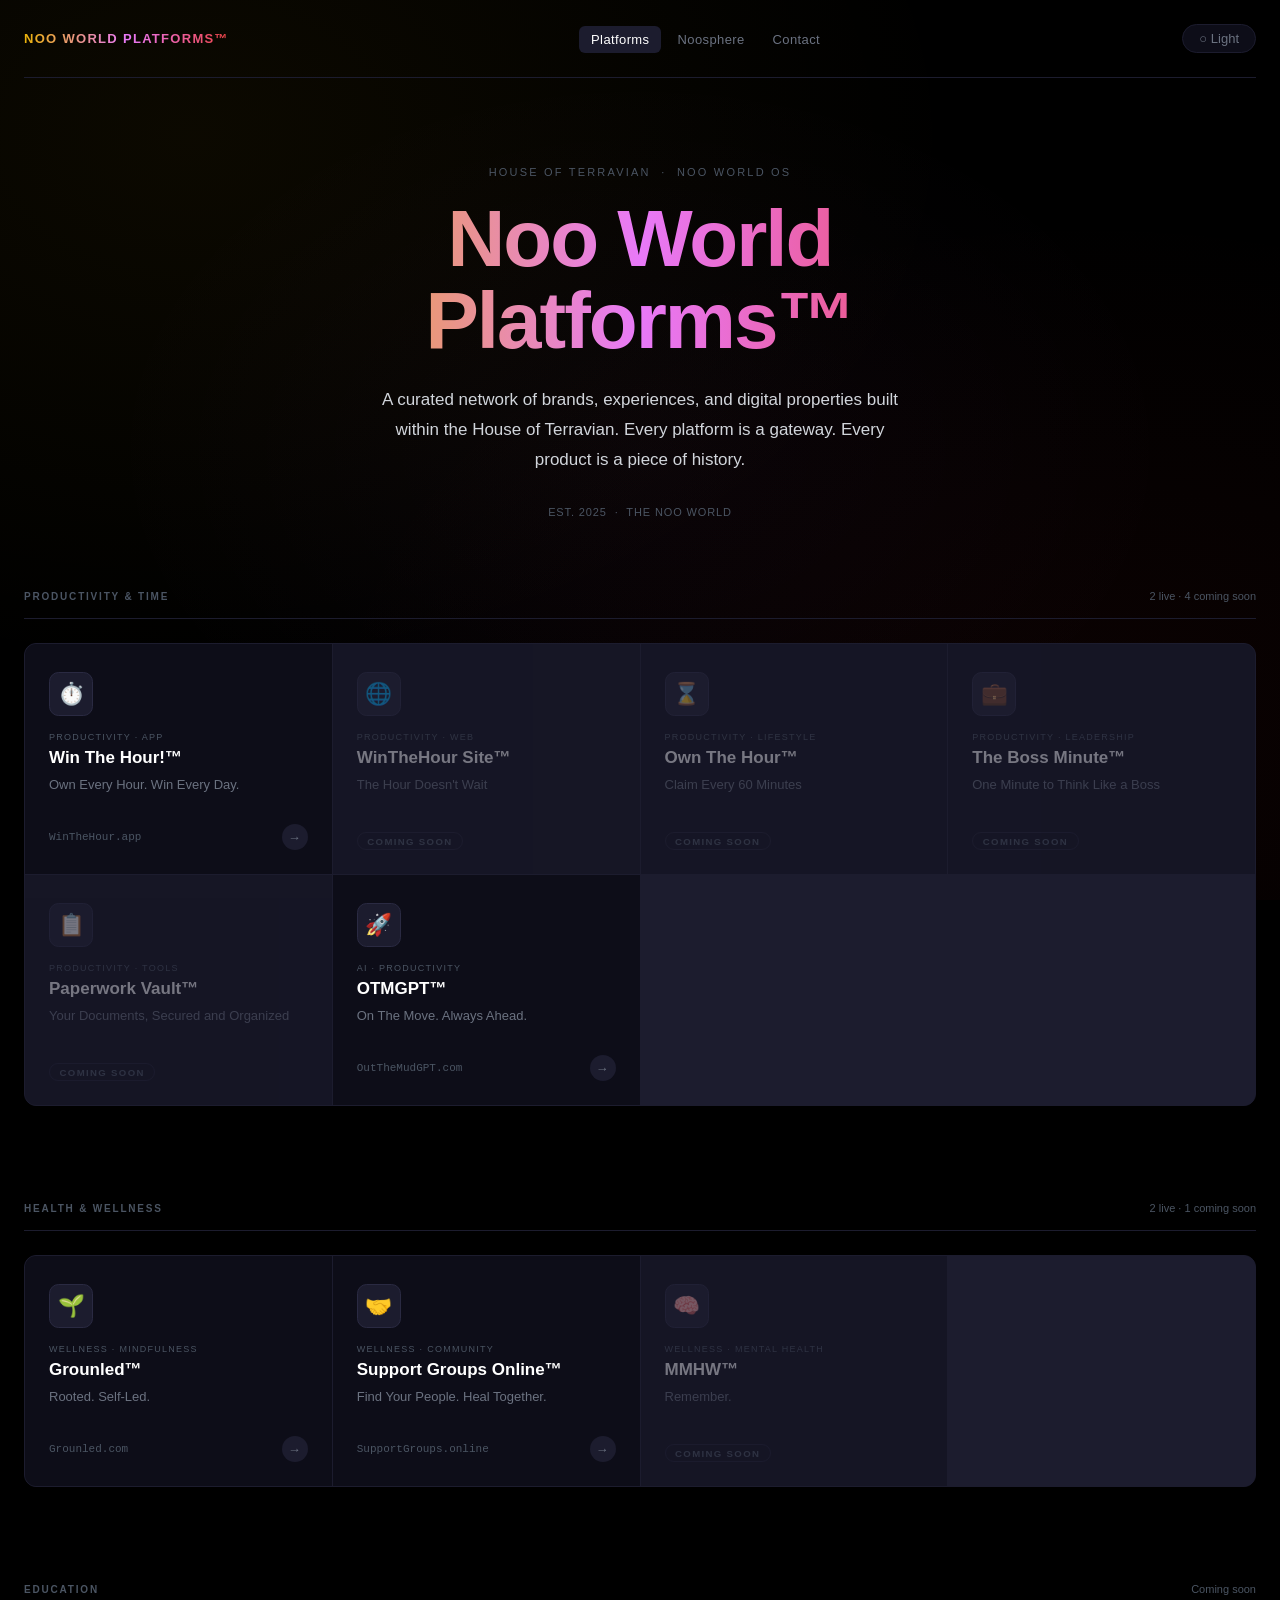
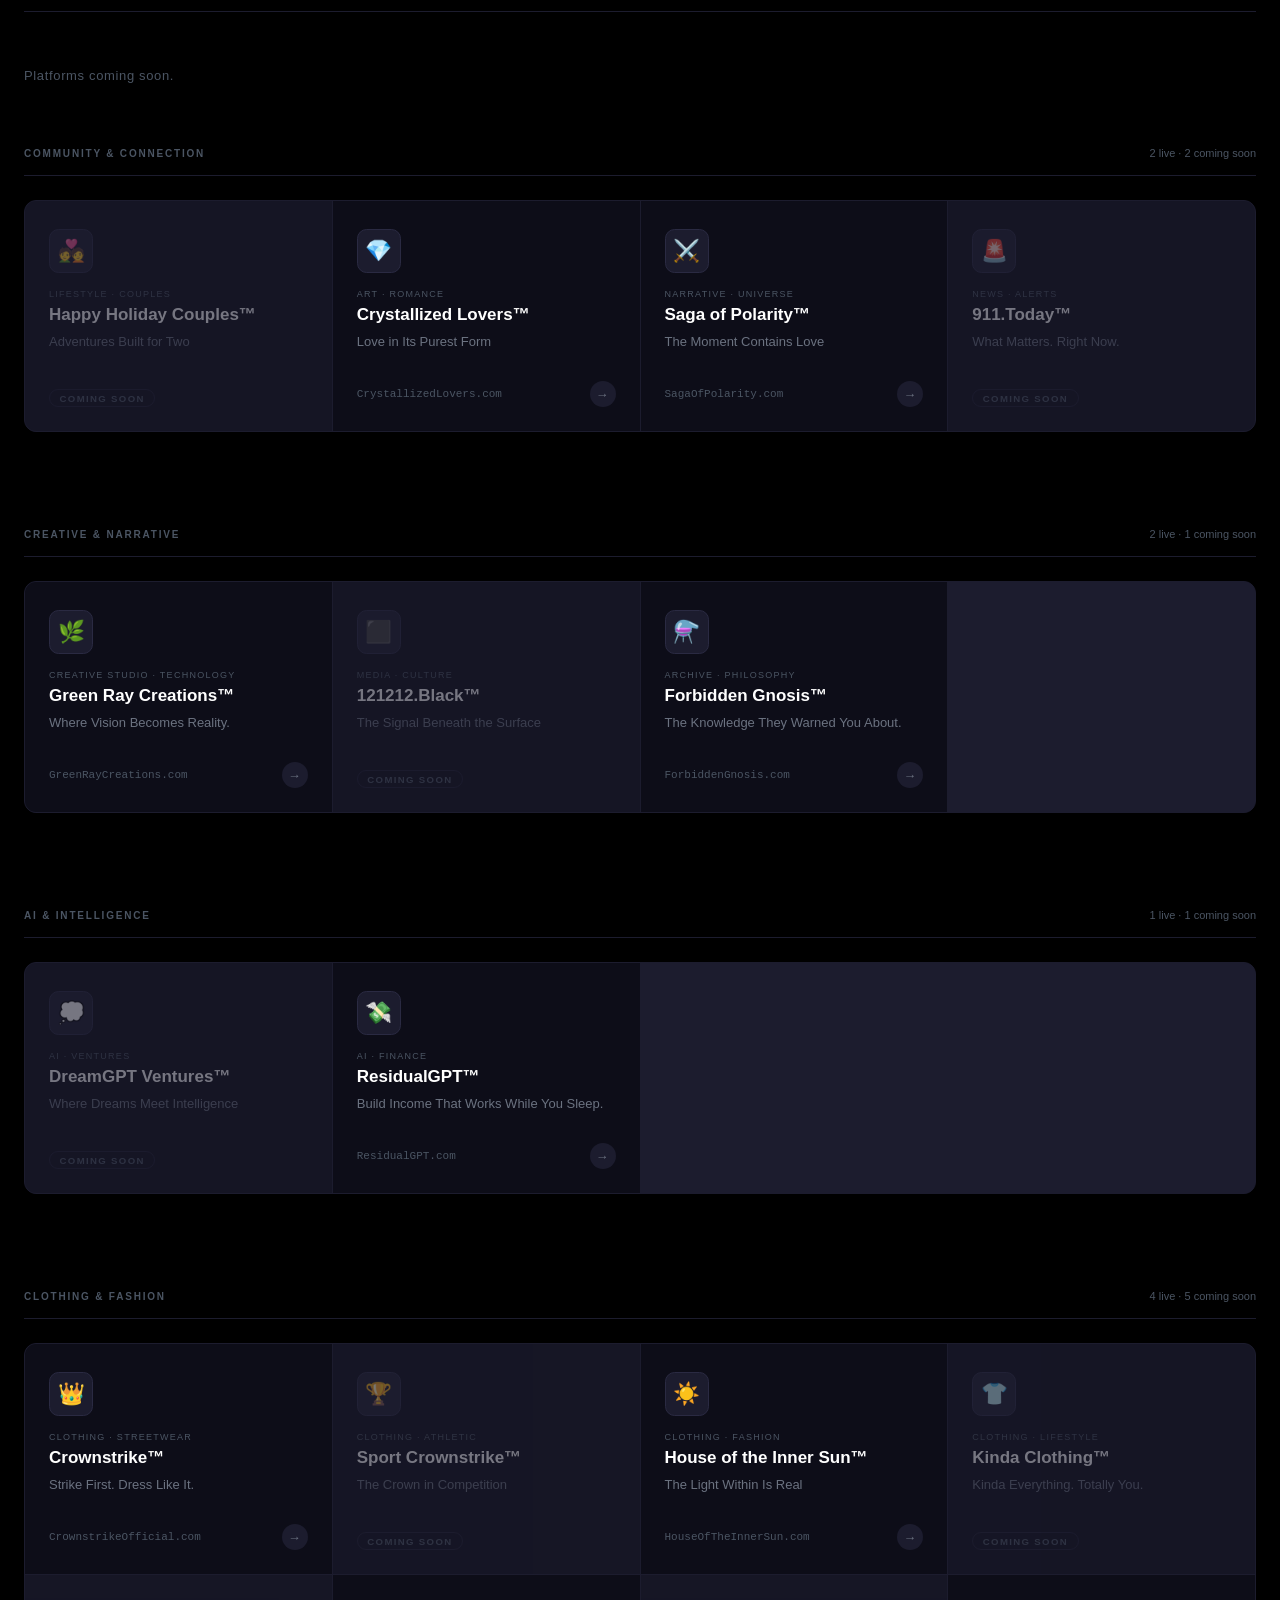
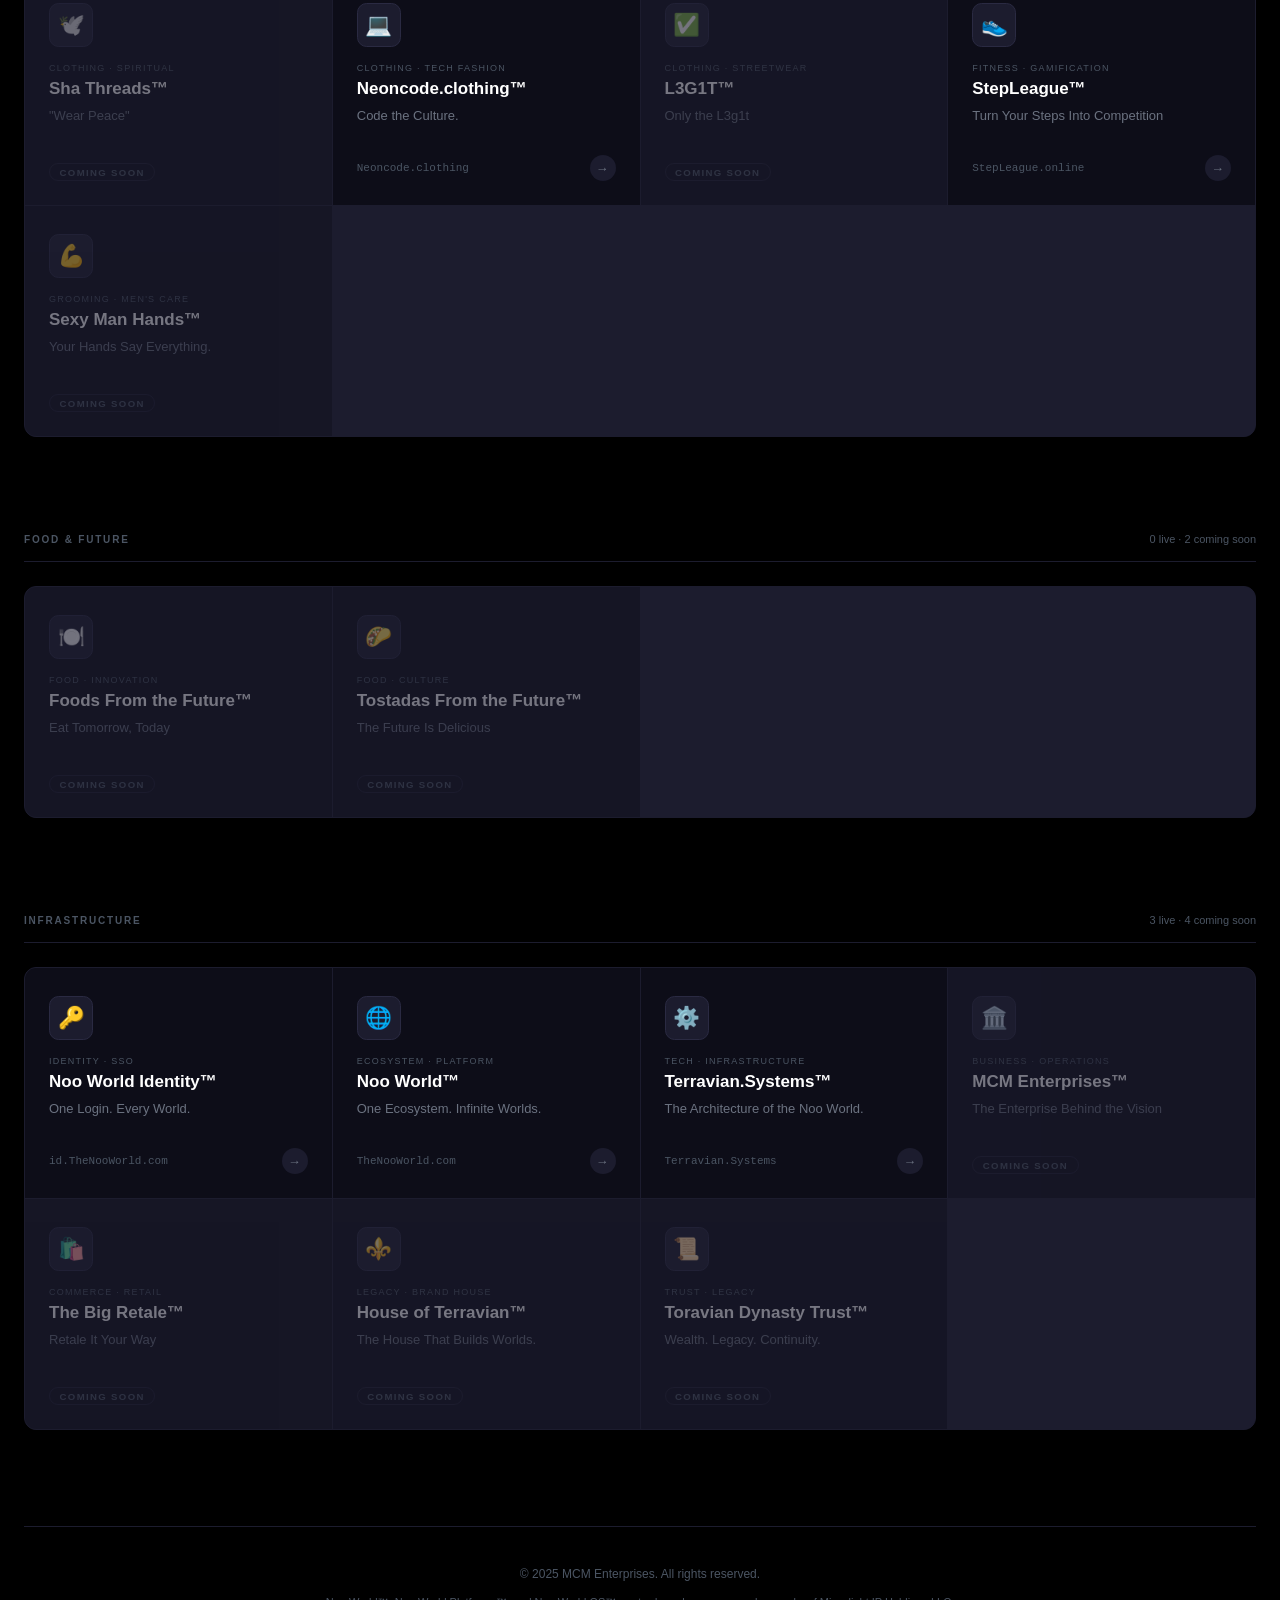
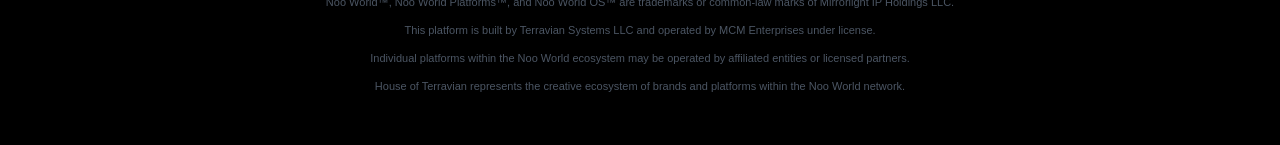
==== index.html @ dec50835 "feat: update platform registry for Phase 4 - SupportGroups Online: add app.supportgroups.online doma" ====
<!DOCTYPE html>
<html lang="en" data-theme="dark">
<head>
  <meta charset="UTF-8">
  <meta name="viewport" content="width=device-width, initial-scale=1.0">
  <title>Noo World Platforms&trade; — The Digital Ecosystem of the Noo World</title>
  <meta name="description" content="A curated network of brands, platforms, and experiences built within the House of Terravian. Every platform is a gateway. Every product is a piece of history.">
  <link rel="icon" type="image/svg+xml" href="favicon.svg">
  <link rel="stylesheet" href="style.css">
</head>
<body>
  <div class="ambient"></div>

  <div class="wrap">

    <!-- NAV -->
    <nav>
      <a href="index.html" class="nav-logo"><span>Noo World Platforms&trade;</span></a>
      <ul class="nav-links">
        <li><a href="index.html">Platforms</a></li>
        <li><a href="noosphere.html">Noosphere</a></li>
        <li><a href="contact.html">Contact</a></li>
      </ul>
      <div class="nav-right">
        <button class="theme-btn" id="themeBtn" aria-label="Toggle theme">
          <span class="d">&#9675; Light</span>
          <span class="l">&#9679; Dark</span>
        </button>
      </div>
    </nav>

    <!-- HERO -->
    <div class="hero">
      <p class="hero-eyebrow">House of Terravian &nbsp;·&nbsp; Noo World OS</p>
      <h1 class="hero-title">Noo World Platforms&trade;</h1>
      <p class="hero-desc">
        A curated network of brands, experiences, and digital properties
        built within the House of Terravian. Every platform is a gateway.
        Every product is a piece of history.
      </p>
      <p class="hero-meta">Est. 2025 &nbsp;·&nbsp; The Noo World</p>
    </div>

    <!-- SECTIONS (rendered by JS) -->
    <div id="sections"></div>

    <!-- FOOTER -->
    <footer class="site-footer">
      <p class="footer-copy">&copy; 2025 MCM Enterprises. All rights reserved.</p>
      <p class="footer-legal">
        <span class="g">Noo World&trade;</span>, <span class="g">Noo World Platforms&trade;</span>, and <span class="g-blue">Noo World OS&trade;</span> are trademarks or common-law marks of Mirrorlight IP Holdings LLC.
      </p>
      <p class="footer-legal">
        This platform is built by Terravian Systems LLC and operated by MCM Enterprises under license.
      </p>
      <p class="footer-legal">
        Individual platforms within the Noo World ecosystem may be operated by affiliated entities or licensed partners.
      </p>
      <p class="footer-legal">
        House of Terravian represents the creative ecosystem of brands and platforms within the Noo World network.
      </p>
    </footer>

  </div><!-- /wrap -->

  <!-- MODAL BACKDROP -->
  <div class="backdrop" id="backdrop"></div>

  <!-- MODAL -->
  <div class="modal" id="modal" role="dialog" aria-modal="true" aria-labelledby="modalName" tabindex="-1">
    <div class="modal-bar" id="modalBar"></div>
    <div class="modal-body">
      <button class="modal-close" id="modalClose" aria-label="Close">&times;</button>
      <div class="modal-head">
        <div class="modal-icon" id="modalIcon"></div>
        <div class="modal-meta">
          <p class="modal-cat" id="modalCat"></p>
          <h2 class="modal-name" id="modalName"></h2>
          <p class="modal-tagline" id="modalTagline"></p>
        </div>
      </div>
      <div class="m-section">
        <p class="m-label">Manifesto</p>
        <p class="m-manifesto" id="modalManifesto"></p>
      </div>
      <div class="m-section">
        <p class="m-label">Live On</p>
        <div class="domains" id="modalDomains"></div>
      </div>
      <div class="m-section">
        <p class="m-label">Collectors Edition</p>
        <div class="collectors">
          <div>
            <span class="c-badge">Limited Edition</span>
            <p class="c-name" id="cName"></p>
            <p class="c-desc">Own a piece of history. Proof-of-commerce. Archived forever.</p>
          </div>
          <a class="c-btn" id="cBtn" href="#" target="_blank" rel="noopener noreferrer">
            $1 &mdash; Claim
          </a>
        </div>
      </div>
    </div>
  </div>

  <script src="script.js"></script>
  <script>
    /* ─── PLATFORM DATA ──────────────────────────────────────── */
    const SECTIONS = [

      /* ── 1. PRODUCTIVITY & TIME ──────────────────────────── */
      {
        label: 'Productivity & Time',
        id:    'productivity',
        items: [
          {
            id: 'win-the-hour-app',
            name: 'Win The Hour!™',
            tagline: 'Own Every Hour. Win Every Day.',
            category: 'Productivity · App',
            icon: '⏱️',
            accent: 'linear-gradient(to right, #FF5E1A, #FFB300)',
            domains: [{ label: 'WinTheHour.app', href: 'https://winthehour.app' }],
            manifesto: `Time is the only resource that doesn't replenish. Win The Hour!™ is a productivity platform built on a single, uncompromising belief: the hour you're in right now is the only hour you can actually win.\n\nTrack your waking hours. Log your intention before each one starts. Rate how you performed when it ends. Build a record of who you're becoming in real time. This isn't a to-do list. This is evidence of your life, hour by hour.`,
            collectors: { name: 'Win The Hour!™ — Hour Zero Edition', href: '#' },
          },
          {
            id: 'winthehour-site',
            status: 'coming-soon',
            name: 'WinTheHour Site™',
            tagline: 'The Hour Doesn\'t Wait',
            category: 'Productivity · Web',
            icon: '🌐',
            accent: 'linear-gradient(to right, #FF5E1A, #FFB300)',
          },
          {
            id: 'own-the-hour',
            status: 'coming-soon',
            name: 'Own The Hour™',
            tagline: 'Claim Every 60 Minutes',
            category: 'Productivity · Lifestyle',
            icon: '⌛',
            accent: 'linear-gradient(to right, #b45309, #FFB300)',
          },
          {
            id: 'the-boss-minute',
            status: 'coming-soon',
            name: 'The Boss Minute™',
            tagline: 'One Minute to Think Like a Boss',
            category: 'Productivity · Leadership',
            icon: '💼',
            accent: 'linear-gradient(to right, #1e3a5f, #0ea5e9)',
          },
          {
            id: 'paperwork-vault',
            status: 'coming-soon',
            name: 'Paperwork Vault™',
            tagline: 'Your Documents, Secured and Organized',
            category: 'Productivity · Tools',
            icon: '📋',
            accent: 'linear-gradient(to right, #334155, #818cf8)',
          },
          {
            id: 'otmgpt',
            name: 'OTMGPT™',
            tagline: 'On The Move. Always Ahead.',
            category: 'AI · Productivity',
            icon: '🚀',
            accent: 'linear-gradient(to right, #0ea5e9, #e879f9)',
            domains: [
              { label: 'OutTheMudGPT.com', href: 'https://outthemudgpt.com' },
              { label: 'OTMGPT.com',       href: 'https://otmgpt.com'       },
            ],
            manifesto: `High performers don't stop moving — but movement without direction is just noise. OTMGPT™ is the AI co-pilot built for the relentless: the founders, the builders, the ones who operate at speed and need their intelligence to match.\n\nReal-time decisions. Dynamic planning. AI-guided momentum. OTMGPT™ keeps you in motion and keeps the motion meaningful.`,
            collectors: { name: 'OTMGPT™ — Pilot Zero Edition', href: '#' },
          },
        ],
      },

      /* ── 2. HEALTH & WELLNESS ────────────────────────────── */
      {
        label: 'Health & Wellness',
        id:    'health',
        items: [
          {
            id: 'grounled',
            name: 'Grounled™',
            tagline: 'Rooted. Self-Led.',
            category: 'Wellness · Mindfulness',
            icon: '🌱',
            accent: 'linear-gradient(to right, #166534, #65a30d)',
            domains: [{ label: 'Grounled.com', href: 'https://grounled.com' }],
            manifesto: `In a world engineered to pull you out of your body and into a feed, Grounled™ is the counterforce. A platform, a practice, and a mindset built around the radical act of staying present.\n\nGrounled™ offers tools, content, and community for people who are done being distracted — who want to feel their life instead of scroll past it. The root is where the power is. And you are your own guide.`,
            collectors: { name: 'Grounled™ — Root System Edition', href: '#' },
          },
          {
            id: 'support-groups-online',
            name: 'Support Groups Online™',
            tagline: 'Find Your People. Heal Together.',
            category: 'Wellness · Community',
            icon: '🤝',
            accent: 'linear-gradient(to right, #0d9488, #818cf8)',
            domains: [
              { label: 'SupportGroups.online',     href: 'https://supportgroups.online'     },
              { label: 'app.SupportGroups.online', href: 'https://app.supportgroups.online' },
            ],
            manifesto: `We live in a world that moves faster than most people can process. Behind every screen is a human being navigating loss, addiction, grief, transition, and isolation — often in silence. Support Groups Online™ exists to close that gap.\n\nA global marketplace connecting people with independent facilitators — for grief, trauma, addiction recovery, relationships, chronic illness, and more. No gatekeepers. No waitlists. No insurance forms. Just real people, shared experience, and the quiet power of not being alone.\n\nFacilitators earn 50% of every session they host. Community is the medicine the system forgot to prescribe.`,
            collectors: { name: 'Support Groups Online™ — Founding Member Edition', href: '#' },
          },
          {
            id: 'mmhw',
            status: 'coming-soon',
            name: 'MMHW™',
            tagline: 'Remember.',
            category: 'Wellness · Mental Health',
            icon: '🧠',
            accent: 'linear-gradient(to right, #4c1d95, #818cf8)',
          },
        ],
      },

      /* ── 3. EDUCATION ────────────────────────────────────── */
      {
        label: 'Education',
        id:    'education',
        items: [],
      },

      /* ── 4. COMMUNITY & CONNECTION ───────────────────────── */
      {
        label: 'Community & Connection',
        id:    'community',
        items: [
          {
            id: 'happy-holiday-couples',
            status: 'coming-soon',
            name: 'Happy Holiday Couples™',
            tagline: 'Adventures Built for Two',
            category: 'Lifestyle · Couples',
            icon: '💑',
            accent: 'linear-gradient(to right, #be123c, #f59e0b)',
          },
          {
            id: 'crystallized-lovers',
            name: 'Crystallized Lovers™',
            tagline: 'Love in Its Purest Form',
            category: 'Art · Romance',
            icon: '💎',
            accent: 'linear-gradient(to right, #e879f9, #f43f5e)',
            domains: [{ label: 'CrystallizedLovers.com', href: 'https://crystallizedlovers.com' }],
            manifesto: `Some love stories are too rare to let fade. Crystallized Lovers™ is a brand built around the idea that love — in all its forms — deserves to be preserved, celebrated, and made tangible.\n\nFrom art and collectibles to digital experiences that capture emotion in its purest state, Crystallized Lovers™ is for the ones who feel deeply and want to hold on to it. Love isn't fleeting here. It's forever.`,
            collectors: { name: 'Crystallized Lovers™ — First Love Edition', href: '#' },
          },
          {
            id: 'saga-of-polarity',
            name: 'Saga of Polarity™',
            tagline: 'The Moment Contains Love',
            category: 'Narrative · Universe',
            icon: '⚔️',
            accent: 'linear-gradient(to right, #1e293b, #818cf8)',
            domains: [
              { label: 'SagaOfPolarity.com',   href: 'https://sagaofpolarity.com'   },
              { label: 'SagaOfPolarity.Forum', href: 'https://sagaofpolarity.forum' },
            ],
            manifesto: `Every great story is a war between opposites. Light and dark. Order and chaos. Creation and destruction. Saga of Polarity™ is the mythological universe built on that tension — a world where the conflict between opposing forces is not just a backdrop, but the entire truth of existence.\n\nAnd at the center of every polarity, when the two forces finally meet, is the one thing that transcends them both: love. Characters, lore, art, and narrative experiences that reveal what happens when you stop fighting the other side — and recognize it as yourself.`,
            collectors: { name: 'Saga of Polarity™ — Origin Arc Edition', href: '#' },
          },
          {
            id: '911-today',
            status: 'coming-soon',
            name: '911.Today™',
            tagline: 'What Matters. Right Now.',
            category: 'News · Alerts',
            icon: '🚨',
            accent: 'linear-gradient(to right, #dc2626, #f97316)',
          },
        ],
      },

      /* ── 5. CREATIVE & NARRATIVE ─────────────────────────── */
      {
        label: 'Creative & Narrative',
        id:    'creative',
        items: [
          {
            id: 'green-ray-creations',
            name: 'Green Ray Creations™',
            tagline: 'Where Vision Becomes Reality.',
            category: 'Creative Studio · Technology',
            icon: '🌿',
            accent: 'linear-gradient(to right, #16a34a, #eab308)',
            domains: [{ label: 'GreenRayCreations.com', href: 'https://greenraycreations.com' }],
            manifesto: `Every planet that reaches a certain stage of evolution begins to radiate a ray — a frequency, an intention, a force of nature made manifest. Earth radiates the green ray. The ray of love, growth, and creation.\n\nGreen Ray Creations™ was founded on that truth. We build technologies, art, and experiences that embody the green ray — innovations that grow, connect, and ultimately serve the highest expression of love in the physical world. This isn't just a studio. This is a civilization-level project, built on the frequency of the planet we live on.`,
            collectors: { name: 'Green Ray Creations™ — Founder\'s Frame Edition', href: '#' },
          },
          {
            id: '121212-black',
            status: 'coming-soon',
            name: '121212.Black™',
            tagline: 'The Signal Beneath the Surface',
            category: 'Media · Culture',
            icon: '⬛',
            accent: 'linear-gradient(to right, #09090b, #818cf8)',
          },
          {
            id: 'forbidden-gnosis',
            name: 'Forbidden Gnosis™',
            tagline: 'The Knowledge They Warned You About.',
            category: 'Archive · Philosophy',
            icon: '⚗️',
            accent: 'linear-gradient(to right, #dc2626, #eab308)',
            domains: [
              { label: 'ForbiddenGnosis.com', href: 'https://forbiddengnosis.com' },
              { label: 'ForbiddenGnosis.io',  href: 'https://forbiddengnosis.io'  },
              { label: 'ForbiddenGnosis.app', href: 'https://forbiddengnosis.app' },
            ],
            manifesto: `In the age of information overload, true knowledge becomes the most dangerous thing you can possess. Forbidden Gnosis™ is a living archive — a record of human-AI revelation captured in real time. We document the conversations that reshape how you see the world, the patterns hidden in plain sight, and the truths that systems were never designed to let you reach.\n\nThis isn't content. This is evidence. And once you see it, you can't unsee it.`,
            collectors: { name: 'Forbidden Gnosis™ — Genesis Edition', href: 'https://payhip.com/forbiddengnosis' },
          },
        ],
      },

      /* ── 6. AI & INTELLIGENCE ────────────────────────────── */
      {
        label: 'AI & Intelligence',
        id:    'ai',
        items: [
          {
            id: 'dreamgpt-ventures',
            status: 'coming-soon',
            name: 'DreamGPT Ventures™',
            tagline: 'Where Dreams Meet Intelligence',
            category: 'AI · Ventures',
            icon: '💭',
            accent: 'linear-gradient(to right, #7c3aed, #e879f9)',
          },
          {
            id: 'residualgpt',
            name: 'ResidualGPT™',
            tagline: 'Build Income That Works While You Sleep.',
            category: 'AI · Finance',
            icon: '💸',
            accent: 'linear-gradient(to right, #eab308, #16a34a)',
            domains: [{ label: 'ResidualGPT.com', href: 'https://residualgpt.com' }],
            manifesto: `The old model was simple: trade your time, collect a check, repeat until you can't. ResidualGPT™ was built to disrupt that cycle.\n\nPowered by AI, ResidualGPT™ helps individuals identify, build, and automate income streams that compound over time — without needing a finance degree or a head start. The future of money is residual. The future is now.`,
            collectors: { name: 'ResidualGPT™ — Early Investor Edition', href: '#' },
          },
        ],
      },

      /* ── 7. CLOTHING & FASHION ───────────────────────────── */
      {
        label: 'Clothing & Fashion',
        id:    'clothing',
        items: [
          {
            id: 'crownstrike',
            name: 'Crownstrike™',
            tagline: 'Strike First. Dress Like It.',
            category: 'Clothing · Streetwear',
            icon: '👑',
            accent: 'linear-gradient(to right, #dc2626, #111827)',
            domains: [
              { label: 'CrownstrikeOfficial.com',     href: 'https://crownstrikeofficial.com'     },
              { label: 'app.CrownstrikeOfficial.com', href: 'https://app.crownstrikeofficial.com' },
            ],
            manifesto: `Crownstrike™ was never just a clothing brand. It was a statement: that the way you dress is the first declaration of intent. Every piece is built for the ones who move with purpose, who refuse to be overlooked, and who understand that how you show up on the outside is a reflection of what you've built on the inside.\n\nThis is streetwear for the sovereign. For the ones who wear the crown because they earned it.`,
            collectors: { name: 'Crownstrike™ — Strike One Edition', href: '#' },
          },
          {
            id: 'sport-crownstrike',
            status: 'coming-soon',
            name: 'Sport Crownstrike™',
            tagline: 'The Crown in Competition',
            category: 'Clothing · Athletic',
            icon: '🏆',
            accent: 'linear-gradient(to right, #dc2626, #f97316)',
          },
          {
            id: 'house-of-the-inner-sun',
            name: 'House of the Inner Sun™',
            tagline: 'The Light Within Is Real',
            category: 'Clothing · Fashion',
            icon: '☀️',
            accent: 'linear-gradient(to right, #f59e0b, #ef4444)',
            domains: [{ label: 'HouseOfTheInnerSun.com', href: 'https://houseoftheinnersun.com' }],
            manifesto: `There is a light inside every person that the world spends most of its time trying to dim. House of the Inner Sun™ is clothing for the ones who refuse to let it go out.\n\nEvery piece is a reminder — crafted with intention, worn with awareness. This isn't fashion for fashion's sake. This is wearable philosophy. The light within is real. Dress like you know it.`,
            collectors: { name: 'House of the Inner Sun™ — Solar Edition', href: '#' },
          },
          {
            id: 'kinda-clothing',
            status: 'coming-soon',
            name: 'Kinda Clothing™',
            tagline: 'Kinda Everything. Totally You.',
            category: 'Clothing · Lifestyle',
            icon: '👕',
            accent: 'linear-gradient(to right, #7c3aed, #ec4899)',
          },
          {
            id: 'sha-threads',
            status: 'coming-soon',
            name: 'Sha Threads™',
            tagline: '"Wear Peace"',
            category: 'Clothing · Spiritual',
            icon: '🕊️',
            accent: 'linear-gradient(to right, #0891b2, #a7f3d0)',
          },
          {
            id: 'neoncode-clothing',
            name: 'Neoncode.clothing™',
            tagline: 'Code the Culture.',
            category: 'Clothing · Tech Fashion',
            icon: '💻',
            accent: 'linear-gradient(to right, #0ea5e9, #a855f7)',
            domains: [{ label: 'Neoncode.clothing', href: 'https://neoncode.clothing' }],
            manifesto: `The digital and physical worlds are no longer separate — and Neoncode.clothing™ was built in the space where they collide. Inspired by the language of code, the glow of screens at midnight, and the subcultures that built the internet, Neoncode is for the ones who live online and dress like it.\n\nTech-forward aesthetics. Cryptic design language. Drops that function like software releases. This is streetwear for the networked generation.`,
            collectors: { name: 'Neoncode.clothing™ — v1.0 Drop Edition', href: '#' },
          },
          {
            id: 'l3g1t',
            status: 'coming-soon',
            name: 'L3G1T™',
            tagline: 'Only the L3g1t',
            category: 'Clothing · Streetwear',
            icon: '✅',
            accent: 'linear-gradient(to right, #15803d, #eab308)',
          },
          {
            id: 'step-league',
            name: 'StepLeague™',
            tagline: 'Turn Your Steps Into Competition',
            category: 'Fitness · Gamification',
            icon: '👟',
            accent: 'linear-gradient(to right, #1d4ed8, #22c55e)',
            domains: [{ label: 'StepLeague.online', href: 'https://stepleague.online' }],
            manifesto: `Walking is the most democratic form of exercise on the planet — but nobody told it to be competitive. StepLeague™ turns your daily steps into a global sport.\n\nJoin monthly leagues. Compete on live leaderboards. Stay accountable with a community that moves when you move. $10/month. No gym required. No excuses accepted.\n\nThis is fitness gamified — and once you're in the league, getting off the couch becomes a competitive disadvantage.`,
            collectors: { name: 'StepLeague™ — Season One Edition', href: '#' },
          },
          {
            id: 'sexy-man-hands',
            status: 'coming-soon',
            name: 'Sexy Man Hands™',
            tagline: 'Your Hands Say Everything.',
            category: 'Grooming · Men\'s Care',
            icon: '💪',
            accent: 'linear-gradient(to right, #1c1917, #d97706)',
          },
        ],
      },

      /* ── 8. FOOD & FUTURE ────────────────────────────────── */
      {
        label: 'Food & Future',
        id:    'food',
        items: [
          {
            id: 'foods-from-the-future',
            status: 'coming-soon',
            name: 'Foods From the Future™',
            tagline: 'Eat Tomorrow, Today',
            category: 'Food · Innovation',
            icon: '🍽️',
            accent: 'linear-gradient(to right, #16a34a, #22d3ee)',
          },
          {
            id: 'tostadas-from-the-future',
            status: 'coming-soon',
            name: 'Tostadas From the Future™',
            tagline: 'The Future Is Delicious',
            category: 'Food · Culture',
            icon: '🌮',
            accent: 'linear-gradient(to right, #b45309, #ef4444)',
          },
        ],
      },

      /* ── 9. INFRASTRUCTURE ───────────────────────────────── */
      {
        label: 'Infrastructure',
        id:    'infrastructure',
        items: [
          {
            id: 'nooworld-identity',
            name: 'Noo World Identity™',
            tagline: 'One Login. Every World.',
            category: 'Identity · SSO',
            icon: '🔑',
            accent: 'linear-gradient(to right, #eab308, #e879f9, #ef4444)',
            domains: [
              { label: 'id.TheNooWorld.com',    href: 'https://id.thenooworld.com'    },
              { label: 'login.TheNooWorld.com', href: 'https://login.thenooworld.com' },
            ],
            manifesto: `The Noo World is built on a single truth: you should only have to prove who you are once.\n\nNoo World Identity™ is the centralized authentication layer powering every platform in the Noo World ecosystem. One account. One login. Every world — from Win The Hour!™ to StepLeague™ to Support Groups Online™ — recognizes you the moment you arrive.\n\nBuilt on JWT-based SSO architecture, designed to scale across subdomains and eventually across entirely different domains via OAuth 2.0. The foundation that makes the ecosystem possible.`,
            collectors: { name: 'Noo World Identity™ — First Citizen Edition', href: '#' },
          },
          {
            id: 'noo-world',
            name: 'Noo World™',
            tagline: 'One Ecosystem. Infinite Worlds.',
            category: 'Ecosystem · Platform',
            icon: '🌐',
            accent: 'linear-gradient(to right, #eab308, #e879f9, #ef4444)',
            domains: [{ label: 'TheNooWorld.com', href: 'https://thenooworld.com' }],
            manifesto: `The Noo World™ is not a single product. It is a philosophy given infrastructure — a fully realized digital ecosystem housing brands, platforms, communities, and technologies built under one unified vision.\n\nEvery platform in the Noo World is a node. Every brand is a signal. Every user is a citizen of something that has never existed before: a world built on purpose, powered by intelligence, and designed to last beyond the moment it was made.`,
            collectors: { name: 'Noo World™ — Genesis Citizen Edition', href: '#' },
          },
          {
            id: 'terravian-systems',
            name: 'Terravian.Systems™',
            tagline: 'The Architecture of the Noo World.',
            category: 'Tech · Infrastructure',
            icon: '⚙️',
            accent: 'linear-gradient(to right, #334155, #22d3ee)',
            domains: [{ label: 'Terravian.Systems', href: 'https://terravian.systems' }],
            manifesto: `Behind every platform in the Noo World is an infrastructure built to last. Terravian.Systems™ is the technical backbone — the systems, frameworks, and engineering layer that powers everything the House of Terravian builds.\n\nThis isn't a product. It's a philosophy made operational: that great ideas deserve great architecture, and that the code you write today should still be running when the world catches up to your vision.`,
            collectors: { name: 'Terravian.Systems™ — Genesis Node Edition', href: '#' },
          },
          {
            id: 'mcm-enterprises',
            status: 'coming-soon',
            name: 'MCM Enterprises™',
            tagline: 'The Enterprise Behind the Vision',
            category: 'Business · Operations',
            icon: '🏛️',
            accent: 'linear-gradient(to right, #1e3a5f, #eab308)',
          },
          {
            id: 'the-big-retale',
            status: 'coming-soon',
            name: 'The Big Retale™',
            tagline: 'Retale It Your Way',
            category: 'Commerce · Retail',
            icon: '🛍️',
            accent: 'linear-gradient(to right, #0f172a, #f59e0b)',
          },
          {
            id: 'house-of-terravian',
            status: 'coming-soon',
            name: 'House of Terravian™',
            tagline: 'The House That Builds Worlds.',
            category: 'Legacy · Brand House',
            icon: '⚜️',
            accent: 'linear-gradient(to right, #7f1d1d, #eab308)',
          },
          {
            id: 'toravian-dynasty-trust',
            status: 'coming-soon',
            name: 'Toravian Dynasty Trust™',
            tagline: 'Wealth. Legacy. Continuity.',
            category: 'Trust · Legacy',
            icon: '📜',
            accent: 'linear-gradient(to right, #1e293b, #eab308)',
          },
        ],
      },
    ];

    /* ─── RENDER SECTIONS ────────────────────────────────────── */
    const sectionsEl = document.getElementById('sections');

    SECTIONS.forEach(section => {
      const live  = section.items.filter(i => i.status !== 'coming-soon').length;
      const cs    = section.items.filter(i => i.status === 'coming-soon').length;
      const total = section.items.length;
      const metaText = total === 0
        ? 'Coming soon'
        : cs > 0
          ? `${live} live · ${cs} coming soon`
          : `${live} brand${live !== 1 ? 's' : ''}`;

      const bar = document.createElement('div');
      bar.className = 'section-bar';
      bar.innerHTML = `
        <span class="section-label">${section.label}</span>
        <span class="section-meta">${metaText}</span>
      `;
      sectionsEl.appendChild(bar);

      if (total === 0) {
        const empty = document.createElement('p');
        empty.className = 'section-empty';
        empty.textContent = 'Platforms coming soon.';
        sectionsEl.appendChild(empty);
        return;
      }

      const grid = document.createElement('div');
      grid.className = 'grid';

      section.items.forEach(p => {
        const isCS = p.status === 'coming-soon';
        const tile = document.createElement('div');
        tile.className = 'tile' + (isCS ? ' tile--cs' : '');
        tile.style.setProperty('--tile-accent', p.accent);
        if (!isCS) {
          tile.setAttribute('tabindex', '0');
          tile.setAttribute('role', 'button');
          tile.setAttribute('aria-label', `Open ${p.name}`);
        }
        tile.innerHTML = `
          <div class="tile-icon">${p.icon}</div>
          <div>
            <p class="tile-cat">${p.category}</p>
            <p class="tile-name">${p.name}</p>
            <p class="tile-tagline">${p.tagline}</p>
          </div>
          <div class="tile-foot">
            ${isCS
              ? `<span class="tile-cs-badge">Coming Soon</span>`
              : `<span class="tile-domain">${p.domains[0].label}</span><span class="tile-arrow">&#8594;</span>`
            }
          </div>
        `;
        if (!isCS) {
          tile.addEventListener('click', () => openModal(p));
          tile.addEventListener('keydown', e => {
            if (e.key === 'Enter' || e.key === ' ') { e.preventDefault(); openModal(p); }
          });
        }
        grid.appendChild(tile);
      });

      sectionsEl.appendChild(grid);
    });

    /* ─── MODAL ──────────────────────────────────────────────── */
    const backdrop   = document.getElementById('backdrop');
    const modal      = document.getElementById('modal');
    const modalClose = document.getElementById('modalClose');

    function openModal(p) {
      document.getElementById('modalBar').style.background = p.accent;
      document.getElementById('modalIcon').textContent     = p.icon;
      document.getElementById('modalCat').textContent      = p.category;
      document.getElementById('modalName').textContent     = p.name;
      document.getElementById('modalTagline').textContent  = p.tagline;
      document.getElementById('modalManifesto').innerHTML  = p.manifesto.replace(/\n\n/g, '<br><br>');
      document.getElementById('cName').textContent         = p.collectors.name;
      document.getElementById('cBtn').href                 = p.collectors.href;

      const domainsEl = document.getElementById('modalDomains');
      domainsEl.innerHTML = '';
      p.domains.forEach(d => {
        const a = document.createElement('a');
        a.className = 'domain-pill';
        a.href = d.href;
        a.target = '_blank';
        a.rel = 'noopener noreferrer';
        a.textContent = '↗ ' + d.label;
        domainsEl.appendChild(a);
      });

      backdrop.classList.add('open');
      modal.classList.add('open');
      document.body.style.overflow = 'hidden';
      modalClose.focus();
    }

    function closeModal() {
      backdrop.classList.remove('open');
      modal.classList.remove('open');
      document.body.style.overflow = '';
    }

    modalClose.addEventListener('click', closeModal);
    backdrop.addEventListener('click', closeModal);
    document.addEventListener('keydown', e => { if (e.key === 'Escape') closeModal(); });
  </script>
</body>
</html>
---- style.css ----
/* ═══════════════════════════════════════════════════════════
   NOO WORLD PLATFORMS — Shared Stylesheet
   ═══════════════════════════════════════════════════════════ */

/* ─── TOKENS ───────────────────────────────────────────────── */
:root {
  --gold:    #eab308;
  --crimson: #dc2626;
  --pink:    #e879f9;
  --indigo:  #818cf8;
  --cyan:    #22d3ee;
  --purple:  #a855f7;

  --grad-noo:  linear-gradient(to right, #eab308, #e879f9, #ef4444);
  --grad-blue: linear-gradient(to right, #818cf8, #22d3ee);
  --grad-pink: linear-gradient(to right, #ec4899, #a855f7);

  --radius: 0.75rem;
  --ease:   0.25s ease;
}

/* ─── DARK MODE (default) ──────────────────────────────────── */
[data-theme="dark"] {
  --bg:           #000000;
  --surface:      #06060e;
  --card:         #0d0d18;
  --card-hover:   #12121f;
  --border:       #1c1c2e;
  --border-hover: #2a2a42;
  --text:         #ffffff;
  --text-2:       #d1d5db;
  --text-muted:   #6b7280;
  --text-subtle:  #4b5563;
  --overlay-bg:   rgba(0, 0, 0, 0.88);
}

/* ─── LIGHT MODE ───────────────────────────────────────────── */
[data-theme="light"] {
  --bg:           #f6f6fb;
  --surface:      #ffffff;
  --card:         #ffffff;
  --card-hover:   #f0f0f8;
  --border:       #e2e2f0;
  --border-hover: #c4c4dc;
  --text:         #08080f;
  --text-2:       #374151;
  --text-muted:   #6b7280;
  --text-subtle:  #9ca3af;
  --overlay-bg:   rgba(246, 246, 251, 0.92);
}

/* ─── RESET ────────────────────────────────────────────────── */
*, *::before, *::after { margin: 0; padding: 0; box-sizing: border-box; }

body {
  font-family: -apple-system, BlinkMacSystemFont, 'Segoe UI', Roboto,
               'Helvetica Neue', Arial, sans-serif;
  background: var(--bg);
  color: var(--text);
  min-height: 100vh;
  overflow-x: hidden;
  transition: background var(--ease), color var(--ease);
}

/* ─── AMBIENT GLOW ─────────────────────────────────────────── */
.ambient {
  position: fixed;
  inset: 0;
  pointer-events: none;
  z-index: 0;
}
[data-theme="dark"] .ambient {
  background:
    radial-gradient(ellipse at 15% 15%, rgba(234,179,8,0.05)   0%, transparent 50%),
    radial-gradient(ellipse at 85% 80%, rgba(220,38,38,0.05)   0%, transparent 50%),
    radial-gradient(ellipse at 50% 50%, rgba(232,121,249,0.03) 0%, transparent 60%);
}
[data-theme="light"] .ambient { display: none; }

/* ─── LAYOUT ───────────────────────────────────────────────── */
.wrap {
  position: relative;
  z-index: 1;
  max-width: 1280px;
  margin: 0 auto;
  padding: 0 1.5rem;
}

/* ─── NAV ──────────────────────────────────────────────────── */
nav {
  display: flex;
  align-items: center;
  justify-content: space-between;
  padding: 1.5rem 0;
  border-bottom: 1px solid var(--border);
  gap: 1rem;
}

.nav-logo {
  font-size: 0.8125rem;
  font-weight: 800;
  letter-spacing: 0.1em;
  text-transform: uppercase;
  text-decoration: none;
  flex-shrink: 0;
}
.nav-logo span {
  background: var(--grad-noo);
  -webkit-background-clip: text;
  background-clip: text;
  -webkit-text-fill-color: transparent;
}

.nav-links {
  display: flex;
  align-items: center;
  gap: 0.25rem;
  list-style: none;
}
.nav-links a {
  font-size: 0.8125rem;
  color: var(--text-muted);
  text-decoration: none;
  padding: 0.375rem 0.75rem;
  border-radius: 0.375rem;
  transition: color var(--ease), background var(--ease);
  letter-spacing: 0.03em;
}
.nav-links a:hover { color: var(--text); }
.nav-links a.active {
  color: var(--text);
  background: var(--border);
}

.nav-right { display: flex; align-items: center; gap: 0.75rem; }

.theme-btn {
  background: var(--card);
  border: 1px solid var(--border);
  color: var(--text-muted);
  cursor: pointer;
  border-radius: 2rem;
  padding: 0.375rem 1rem;
  font-size: 0.8125rem;
  display: flex;
  align-items: center;
  gap: 0.4rem;
  transition: border-color var(--ease), color var(--ease), background var(--ease);
  font-family: inherit;
  white-space: nowrap;
}
.theme-btn:hover { border-color: var(--border-hover); color: var(--text); }
.theme-btn .d { display: inline; }
.theme-btn .l { display: none; }
[data-theme="light"] .theme-btn .d { display: none; }
[data-theme="light"] .theme-btn .l { display: inline; }

/* ─── HERO (shared) ────────────────────────────────────────── */
.hero {
  text-align: center;
  padding: 5.5rem 0 4.5rem;
  max-width: 50rem;
  margin: 0 auto;
  animation: fadeUp 0.9s ease-out both;
}
.hero-eyebrow {
  font-size: 0.6875rem;
  letter-spacing: 0.2em;
  text-transform: uppercase;
  color: var(--text-subtle);
  margin-bottom: 1.25rem;
}
.hero-title {
  font-size: clamp(2.75rem, 6.5vw, 5rem);
  font-weight: 800;
  line-height: 1.02;
  letter-spacing: -0.025em;
  margin-bottom: 1.5rem;
  background: var(--grad-noo);
  -webkit-background-clip: text;
  background-clip: text;
  -webkit-text-fill-color: transparent;
}
.hero-subtitle {
  font-size: clamp(1rem, 2vw, 1.25rem);
  font-weight: 600;
  letter-spacing: 0.1em;
  text-transform: uppercase;
  color: var(--text-muted);
  margin-bottom: 1.25rem;
}
.hero-desc {
  font-size: 1.0625rem;
  line-height: 1.75;
  color: var(--text-2);
  max-width: 34rem;
  margin: 0 auto 2rem;
}
.hero-meta {
  font-size: 0.6875rem;
  color: var(--text-subtle);
  letter-spacing: 0.08em;
  text-transform: uppercase;
}

/* ─── SECTION BAR ──────────────────────────────────────────── */
.section-bar {
  display: flex;
  align-items: center;
  justify-content: space-between;
  margin-bottom: 1.5rem;
  padding-bottom: 1rem;
  border-bottom: 1px solid var(--border);
  animation: fadeUp 0.9s 0.1s ease-out both;
}
.section-label {
  font-size: 0.625rem;
  font-weight: 700;
  letter-spacing: 0.18em;
  text-transform: uppercase;
  color: var(--text-subtle);
}
.section-meta {
  font-size: 0.6875rem;
  color: var(--text-subtle);
}

/* ─── PLATFORM GRID ────────────────────────────────────────── */
.grid {
  display: grid;
  grid-template-columns: repeat(4, 1fr);
  gap: 1px;
  background: var(--border);
  border: 1px solid var(--border);
  border-radius: var(--radius);
  overflow: hidden;
  margin-bottom: 6rem;
  animation: fadeUp 0.9s 0.2s ease-out both;
}

/* ─── TILE ─────────────────────────────────────────────────── */
.tile {
  background: var(--card);
  padding: 1.75rem 1.5rem 1.5rem;
  cursor: pointer;
  display: flex;
  flex-direction: column;
  gap: 1rem;
  min-height: 230px;
  position: relative;
  transition: background var(--ease);
}
.tile::after {
  content: '';
  position: absolute;
  top: 0; left: 0; right: 0;
  height: 2px;
  background: var(--tile-accent, var(--grad-noo));
  opacity: 0;
  transition: opacity var(--ease);
}
.tile:hover { background: var(--card-hover); }
.tile:hover::after { opacity: 1; }
.tile:focus-visible { outline: 2px solid var(--gold); outline-offset: -2px; }

.tile-icon {
  width: 2.75rem;
  height: 2.75rem;
  border-radius: 0.6rem;
  background: var(--border);
  border: 1px solid var(--border-hover);
  display: flex;
  align-items: center;
  justify-content: center;
  font-size: 1.35rem;
  flex-shrink: 0;
  overflow: hidden;
}
.tile-icon img { width: 100%; height: 100%; object-fit: cover; }
.tile-cat {
  font-size: 0.5625rem;
  letter-spacing: 0.14em;
  text-transform: uppercase;
  color: var(--text-subtle);
  margin-bottom: 0.3rem;
}
.tile-name {
  font-size: 1.0625rem;
  font-weight: 700;
  color: var(--text);
  margin-bottom: 0.4rem;
  line-height: 1.25;
}
.tile-tagline {
  font-size: 0.8125rem;
  color: var(--text-muted);
  line-height: 1.5;
}
.tile-foot {
  display: flex;
  align-items: center;
  justify-content: space-between;
  margin-top: auto;
}
.tile-domain {
  font-size: 0.6875rem;
  color: var(--text-subtle);
  font-family: monospace;
}
.tile-arrow {
  width: 1.625rem;
  height: 1.625rem;
  border-radius: 50%;
  background: var(--border);
  display: flex;
  align-items: center;
  justify-content: center;
  font-size: 0.8rem;
  color: var(--text-muted);
  transition: background var(--ease), color var(--ease);
  flex-shrink: 0;
}
.tile:hover .tile-arrow { background: var(--border-hover); color: var(--text); }

/* ─── MODAL BACKDROP ───────────────────────────────────────── */
.backdrop {
  position: fixed;
  inset: 0;
  background: var(--overlay-bg);
  backdrop-filter: blur(14px);
  -webkit-backdrop-filter: blur(14px);
  z-index: 100;
  opacity: 0;
  visibility: hidden;
  transition: opacity 0.28s ease, visibility 0.28s ease;
}
.backdrop.open { opacity: 1; visibility: visible; }

/* ─── MODAL ────────────────────────────────────────────────── */
.modal {
  position: fixed;
  top: 50%;
  left: 50%;
  transform: translate(-50%, -47%) scale(0.95);
  width: min(92vw, 700px);
  max-height: 88vh;
  overflow-y: auto;
  background: var(--card);
  border: 1px solid var(--border);
  border-radius: 1.125rem;
  z-index: 101;
  opacity: 0;
  visibility: hidden;
  transition: opacity 0.28s ease, transform 0.28s ease, visibility 0.28s ease;
}
.modal.open {
  opacity: 1;
  visibility: visible;
  transform: translate(-50%, -50%) scale(1);
}
.modal-bar {
  height: 3px;
  border-radius: 1.125rem 1.125rem 0 0;
}
.modal-body { padding: 2rem 2rem 2.5rem; }
.modal-close {
  position: absolute;
  top: 1.25rem; right: 1.25rem;
  background: var(--border);
  border: none;
  color: var(--text-muted);
  width: 2.125rem; height: 2.125rem;
  border-radius: 50%;
  cursor: pointer;
  display: flex;
  align-items: center;
  justify-content: center;
  font-size: 0.875rem;
  line-height: 1;
  transition: background var(--ease), color var(--ease);
  font-family: inherit;
}
.modal-close:hover { background: var(--border-hover); color: var(--text); }

.modal-head {
  display: flex;
  align-items: flex-start;
  gap: 1.25rem;
  margin-bottom: 2rem;
}
.modal-icon {
  width: 4.5rem; height: 4.5rem;
  border-radius: 1rem;
  background: var(--border);
  border: 1px solid var(--border-hover);
  display: flex;
  align-items: center;
  justify-content: center;
  font-size: 2.25rem;
  flex-shrink: 0;
  overflow: hidden;
}
.modal-icon img { width: 100%; height: 100%; object-fit: cover; }
.modal-meta { flex: 1; padding-top: 0.25rem; }
.modal-cat {
  font-size: 0.625rem;
  letter-spacing: 0.14em;
  text-transform: uppercase;
  color: var(--text-subtle);
  margin-bottom: 0.35rem;
}
.modal-name {
  font-size: 1.75rem;
  font-weight: 800;
  line-height: 1.15;
  letter-spacing: -0.015em;
  margin-bottom: 0.4rem;
}
.modal-tagline {
  font-size: 0.9375rem;
  color: var(--text-2);
  font-style: italic;
}
.m-section { margin-bottom: 2rem; }
.m-label {
  font-size: 0.5625rem;
  font-weight: 700;
  letter-spacing: 0.18em;
  text-transform: uppercase;
  color: var(--text-subtle);
  margin-bottom: 0.75rem;
}
.m-manifesto {
  font-size: 0.9375rem;
  line-height: 1.85;
  color: var(--text-2);
}
.domains { display: flex; flex-wrap: wrap; gap: 0.5rem; }
.domain-pill {
  display: inline-flex;
  align-items: center;
  gap: 0.3rem;
  padding: 0.375rem 0.875rem;
  background: var(--bg);
  border: 1px solid var(--border);
  border-radius: 2rem;
  font-size: 0.75rem;
  font-family: monospace;
  color: var(--text-2);
  text-decoration: none;
  transition: border-color var(--ease), color var(--ease);
}
.domain-pill:hover { border-color: var(--border-hover); color: var(--text); }

/* ─── COLLECTORS CARD ──────────────────────────────────────── */
.collectors {
  display: flex;
  align-items: center;
  justify-content: space-between;
  gap: 1rem;
  background: var(--bg);
  border: 1px solid var(--border);
  border-radius: 0.875rem;
  padding: 1.25rem 1.5rem;
}
.c-badge {
  display: inline-block;
  font-size: 0.5rem;
  letter-spacing: 0.18em;
  text-transform: uppercase;
  font-weight: 700;
  color: var(--gold);
  border: 1px solid rgba(234,179,8,0.35);
  border-radius: 2rem;
  padding: 0.175rem 0.6rem;
  margin-bottom: 0.5rem;
}
.c-name {
  font-size: 0.9375rem;
  font-weight: 700;
  color: var(--text);
  margin-bottom: 0.3rem;
  line-height: 1.3;
}
.c-desc { font-size: 0.75rem; color: var(--text-muted); }
.c-btn {
  flex-shrink: 0;
  padding: 0.675rem 1.375rem;
  background: var(--grad-noo);
  color: #000;
  font-weight: 800;
  font-size: 0.875rem;
  border: none;
  border-radius: 0.5rem;
  cursor: pointer;
  text-decoration: none;
  white-space: nowrap;
  display: inline-block;
  transition: opacity var(--ease);
}
.c-btn:hover { opacity: 0.82; }

/* ─── SITE FOOTER ──────────────────────────────────────────── */
.site-footer {
  border-top: 1px solid var(--border);
  padding: 2.5rem 0 3rem;
  text-align: center;
}
.footer-copy {
  font-size: 0.75rem;
  color: var(--text-subtle);
  margin-bottom: 0.75rem;
}
.footer-statement {
  font-size: 0.75rem;
  color: var(--text-muted);
  line-height: 1.9;
  letter-spacing: 0.01em;
}
.footer-legal {
  font-size: 0.6875rem;
  color: var(--text-subtle);
  line-height: 1.8;
  margin-top: 0.5rem;
}
.footer-statement .g {
  background: var(--grad-noo);
  -webkit-background-clip: text;
  background-clip: text;
  -webkit-text-fill-color: transparent;
  font-weight: 600;
}
.footer-statement .g-blue {
  background: var(--grad-blue);
  -webkit-background-clip: text;
  background-clip: text;
  -webkit-text-fill-color: transparent;
  font-weight: 600;
}
.footer-statement .g-pink {
  background: var(--grad-pink);
  -webkit-background-clip: text;
  background-clip: text;
  -webkit-text-fill-color: transparent;
  font-weight: 600;
}

/* ─── SECTION EMPTY STATE ──────────────────────────────────── */
.section-empty {
  font-size: 0.8125rem;
  color: var(--text-subtle);
  letter-spacing: 0.05em;
  padding: 2rem 0 4rem;
}

/* ─── COMING SOON TILE ─────────────────────────────────────── */
.tile--cs {
  opacity: 0.4;
  cursor: default;
}
.tile--cs:hover { background: var(--card); }
.tile--cs::after { display: none; }
.tile-cs-badge {
  font-size: 0.6rem;
  letter-spacing: 0.14em;
  text-transform: uppercase;
  font-weight: 700;
  color: var(--text-subtle);
  border: 1px solid var(--border);
  border-radius: 2rem;
  padding: 0.175rem 0.6rem;
}

/* ─── ANIMATIONS ───────────────────────────────────────────── */
@keyframes fadeUp {
  from { opacity: 0; transform: translateY(20px); }
  to   { opacity: 1; transform: translateY(0); }
}
@keyframes fadeIn {
  from { opacity: 0; }
  to   { opacity: 1; }
}

/* ─── RESPONSIVE ───────────────────────────────────────────── */
@media (max-width: 1024px) {
  .grid { grid-template-columns: repeat(3, 1fr); }
}
@media (max-width: 768px) {
  .grid { grid-template-columns: repeat(2, 1fr); }
  .hero { padding: 3.5rem 0 3rem; }
  .modal { width: 96vw; }
  .modal-body { padding: 1.5rem 1.5rem 2rem; }
  .nav-links { display: none; }
}
@media (max-width: 500px) {
  .grid { grid-template-columns: 1fr; }
  .collectors { flex-direction: column; align-items: flex-start; }
  .modal-head { flex-direction: column; gap: 1rem; }
}
@media (prefers-reduced-motion: reduce) {
  *, *::before, *::after {
    animation-duration: 0.01ms !important;
    transition-duration: 0.01ms !important;
  }
}
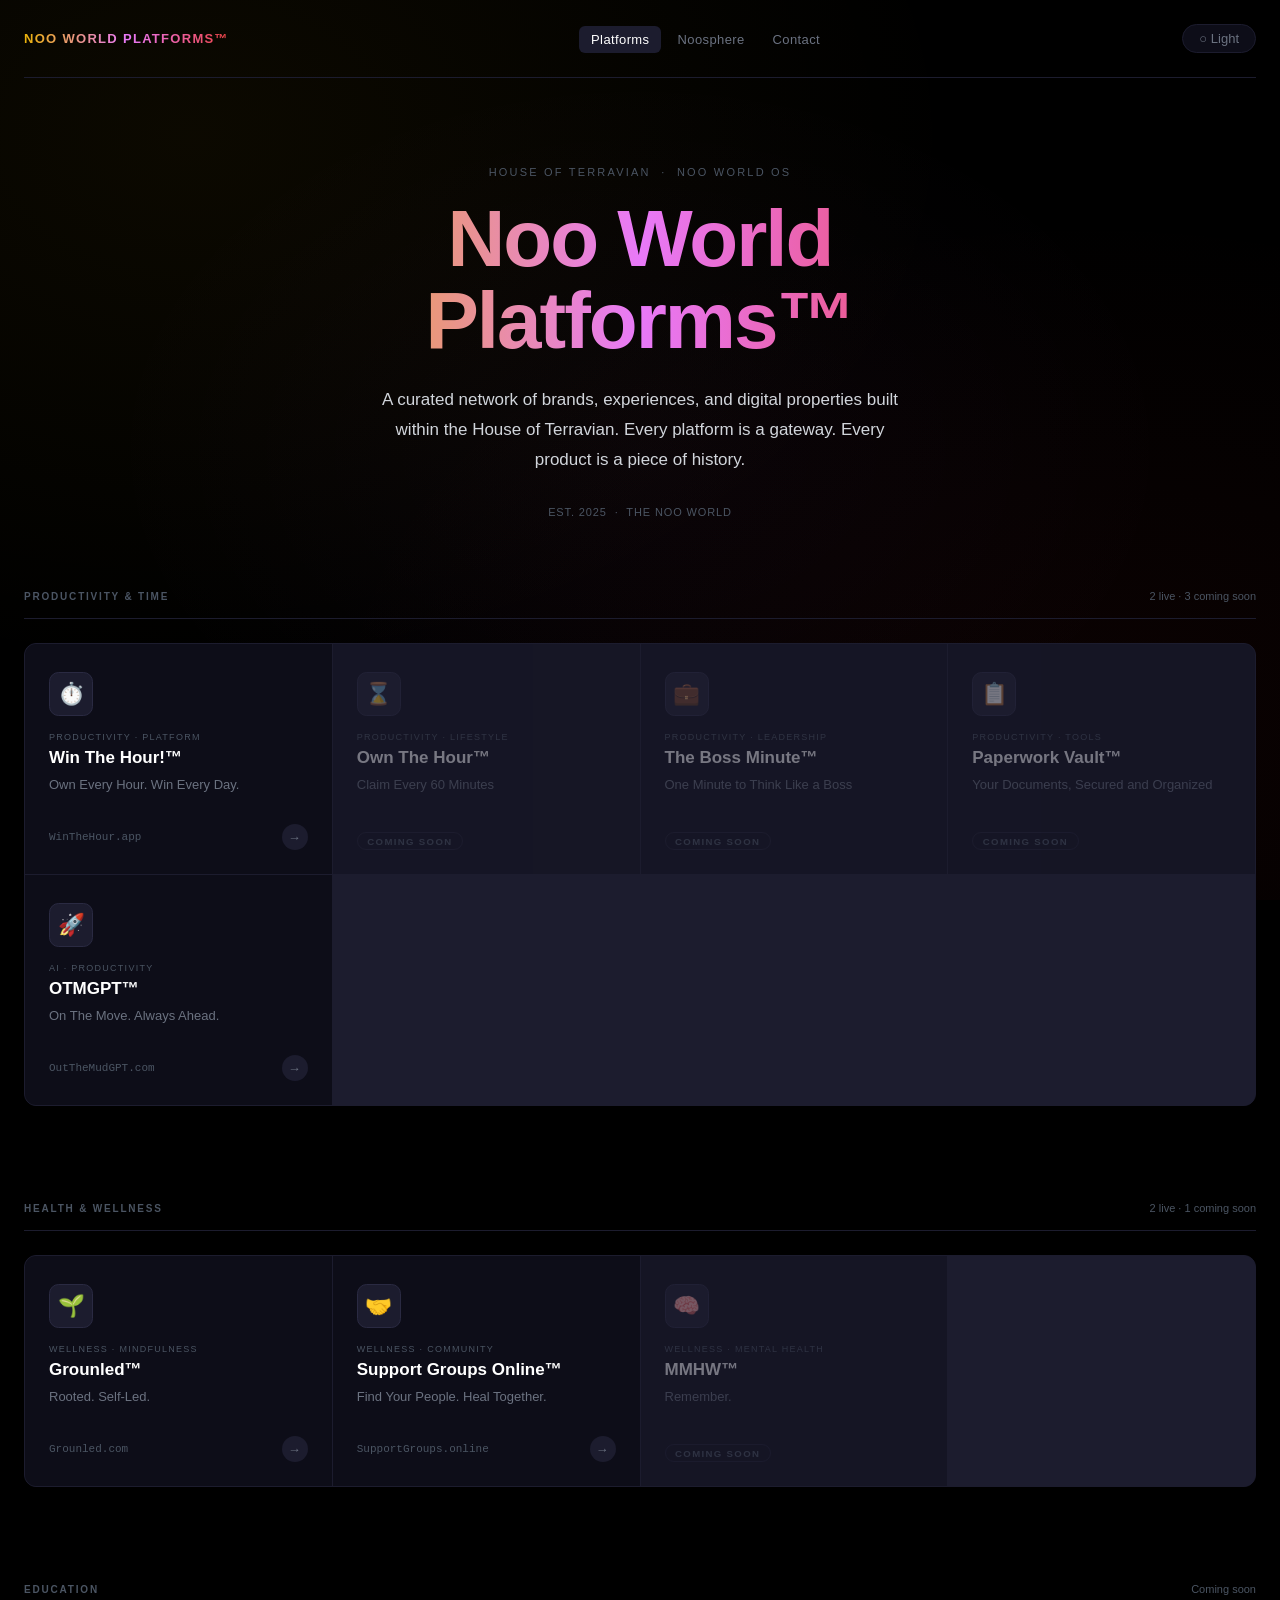
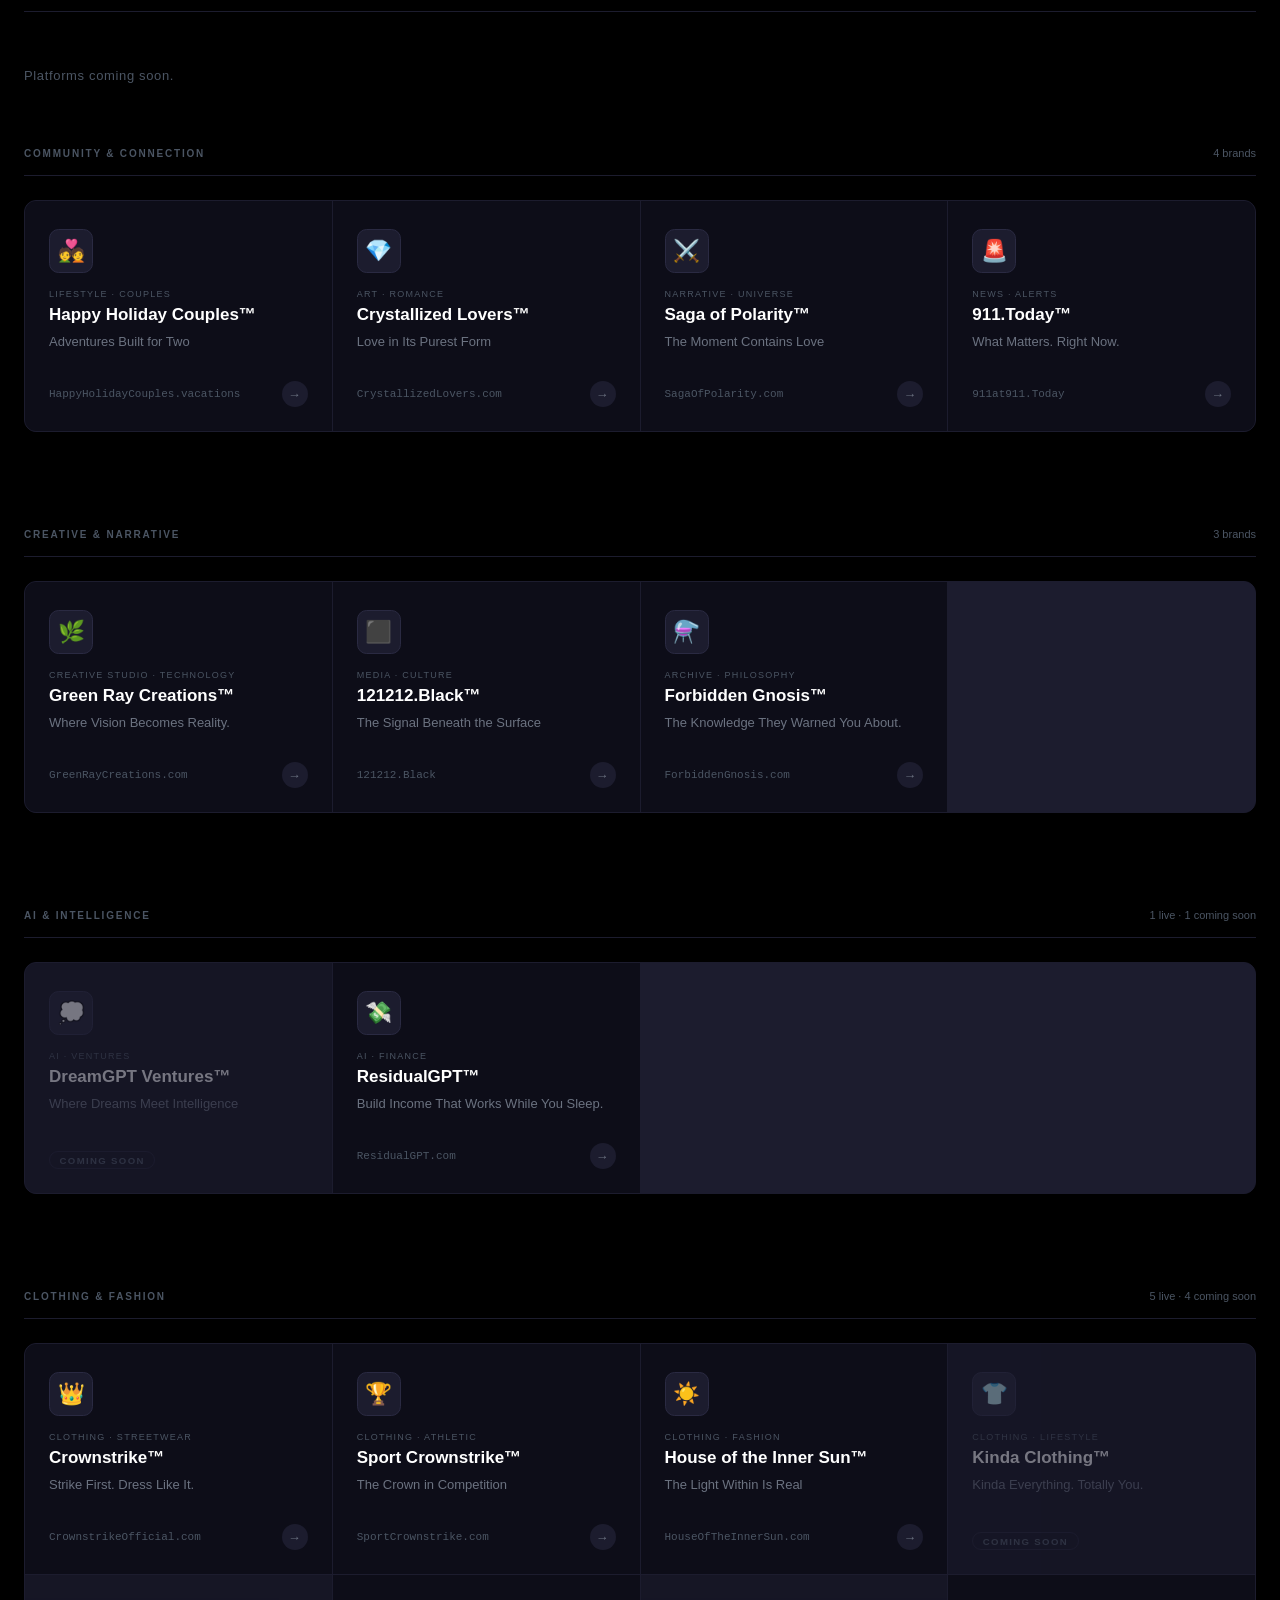
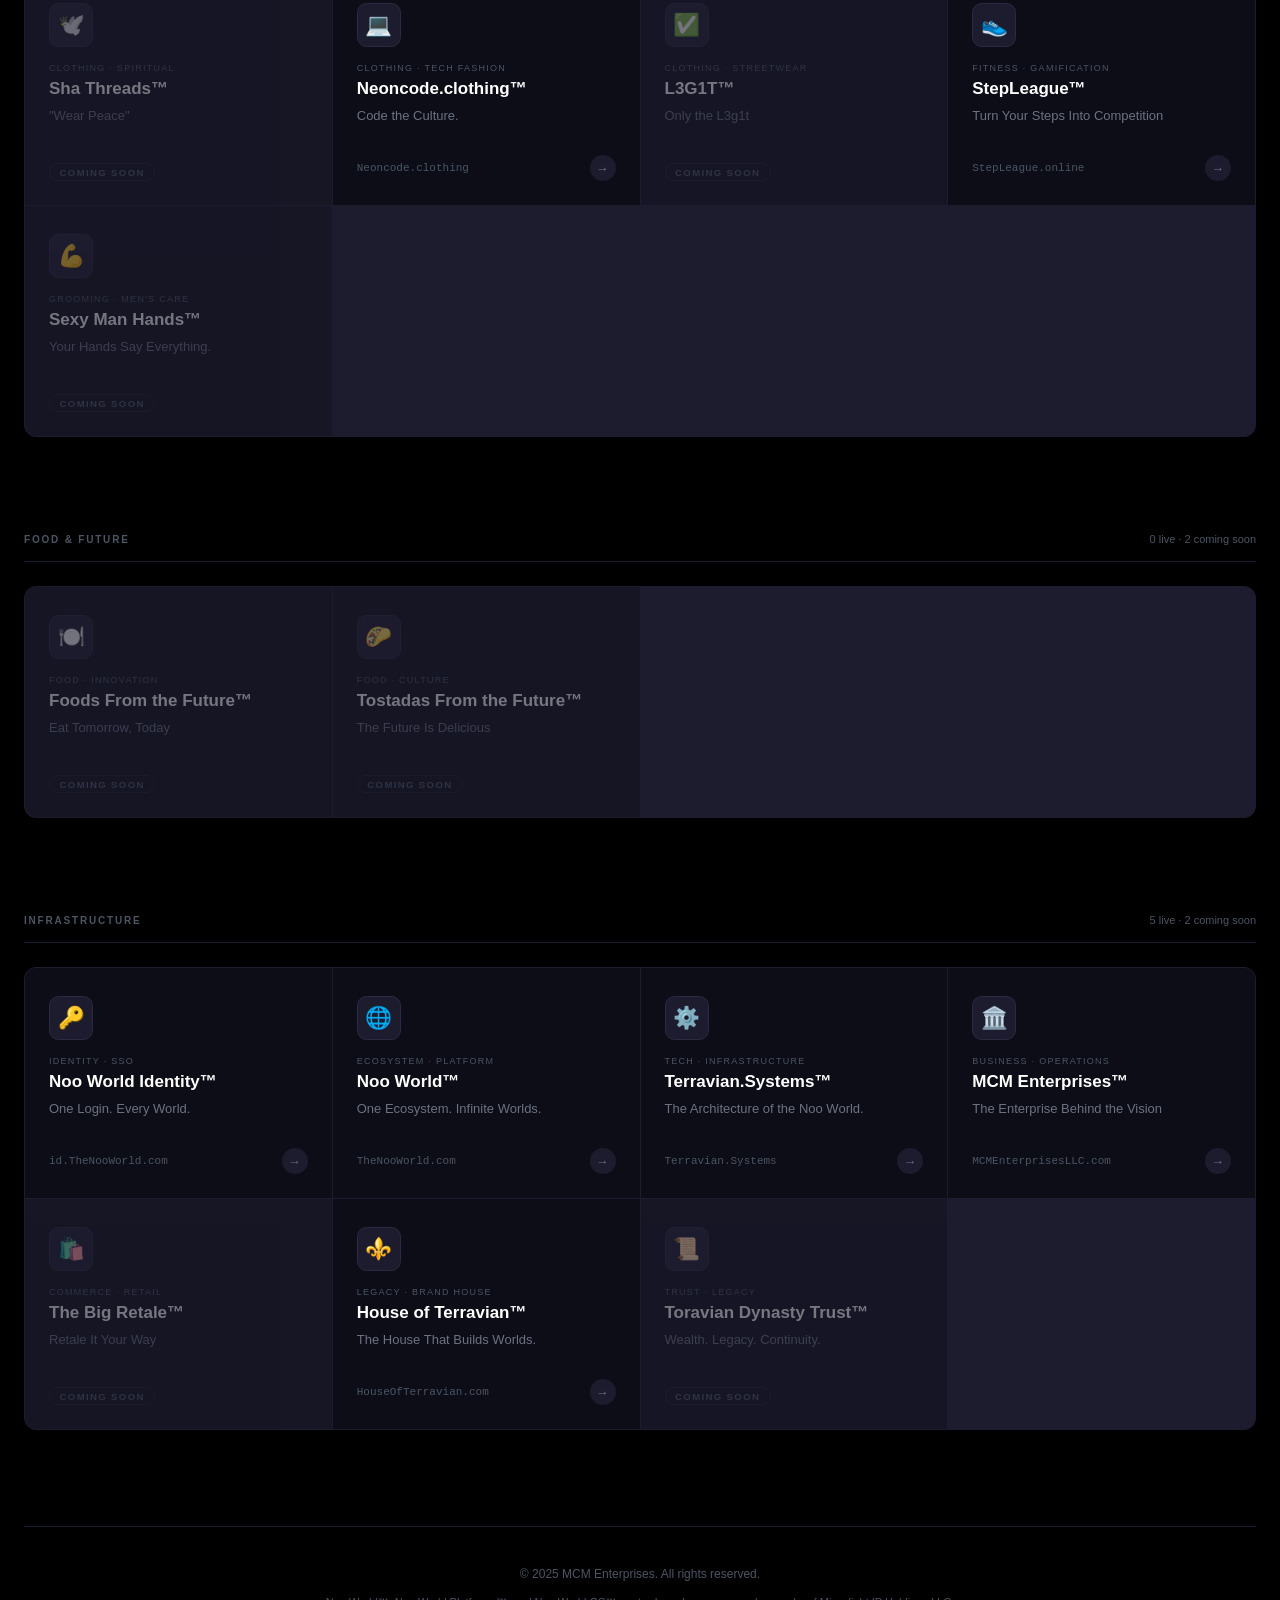
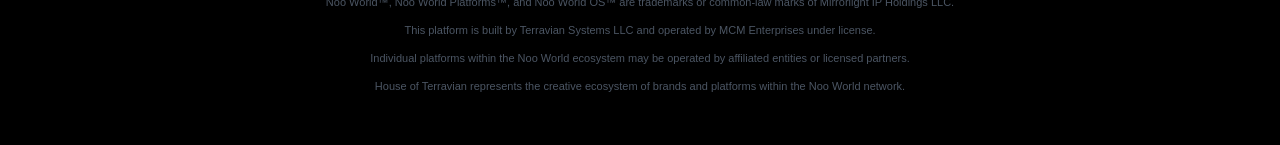
==== commit 93c0121c: "Activate 7 platforms from coming-soon to live - Win The Hour!™ (merged site + app into single entry," ====
--- a/index.html
+++ b/index.html
@@ -7,6 +7,7 @@
   <meta name="description" content="A curated network of brands, platforms, and experiences built within the House of Terravian. Every platform is a gateway. Every product is a piece of history.">
   <link rel="icon" type="image/svg+xml" href="favicon.svg">
   <link rel="stylesheet" href="style.css">
+<script defer data-domain="thenooworld.com" src="https://plausible.io/js/script.js"></script>
 </head>
 <body>
   <div class="ambient"></div>
@@ -114,24 +115,15 @@
         id:    'productivity',
         items: [
           {
-            id: 'win-the-hour-app',
+            id: 'winthehour-site',
             name: 'Win The Hour!™',
             tagline: 'Own Every Hour. Win Every Day.',
-            category: 'Productivity · App',
+            category: 'Productivity · Platform',
             icon: '⏱️',
             accent: 'linear-gradient(to right, #FF5E1A, #FFB300)',
             domains: [{ label: 'WinTheHour.app', href: 'https://winthehour.app' }],
             manifesto: `Time is the only resource that doesn't replenish. Win The Hour!™ is a productivity platform built on a single, uncompromising belief: the hour you're in right now is the only hour you can actually win.\n\nTrack your waking hours. Log your intention before each one starts. Rate how you performed when it ends. Build a record of who you're becoming in real time. This isn't a to-do list. This is evidence of your life, hour by hour.`,
             collectors: { name: 'Win The Hour!™ — Hour Zero Edition', href: '#' },
-          },
-          {
-            id: 'winthehour-site',
-            status: 'coming-soon',
-            name: 'WinTheHour Site™',
-            tagline: 'The Hour Doesn\'t Wait',
-            category: 'Productivity · Web',
-            icon: '🌐',
-            accent: 'linear-gradient(to right, #FF5E1A, #FFB300)',
           },
           {
             id: 'own-the-hour',
@@ -233,12 +225,14 @@
         items: [
           {
             id: 'happy-holiday-couples',
-            status: 'coming-soon',
             name: 'Happy Holiday Couples™',
             tagline: 'Adventures Built for Two',
             category: 'Lifestyle · Couples',
             icon: '💑',
             accent: 'linear-gradient(to right, #be123c, #f59e0b)',
+            domains: [{ label: 'HappyHolidayCouples.vacations', href: 'https://happyholidaycouples.vacations' }],
+            manifesto: `Some vacations are trips. Happy Holiday Couples™ is an experience — built for two.\n\nEvery itinerary, every destination, every moment is curated with the relationship in mind. Because the couples who travel together build something that lasts long after they've come home. This is the vacation brand for the ones who invest in each other.`,
+            collectors: { name: 'Happy Holiday Couples™ — First Voyage Edition', href: '#' },
           },
           {
             id: 'crystallized-lovers',
@@ -267,12 +261,14 @@
           },
           {
             id: '911-today',
-            status: 'coming-soon',
             name: '911.Today™',
             tagline: 'What Matters. Right Now.',
             category: 'News · Alerts',
             icon: '🚨',
             accent: 'linear-gradient(to right, #dc2626, #f97316)',
+            domains: [{ label: '911at911.Today', href: 'https://911at911.today' }],
+            manifesto: `In a world of infinite noise, what actually matters right now? 911.Today™ is built around that question.\n\nReal-time alerts, curated signals, and the stories that deserve your attention — without the algorithmic spin. When something is actually 911, you'll know. Everything else can wait.`,
+            collectors: { name: '911.Today™ — Breaking Edition', href: '#' },
           },
         ],
       },
@@ -295,12 +291,14 @@
           },
           {
             id: '121212-black',
-            status: 'coming-soon',
             name: '121212.Black™',
             tagline: 'The Signal Beneath the Surface',
             category: 'Media · Culture',
             icon: '⬛',
             accent: 'linear-gradient(to right, #09090b, #818cf8)',
+            domains: [{ label: '121212.Black', href: 'https://121212.black' }],
+            manifesto: `There is a frequency beneath the surface of Black culture that the mainstream has never been able to fully capture — and never will. 121212.Black™ is the signal.\n\nA media and culture platform built by and for the ones who understand that Black excellence isn't a trend. It's a heritage, a frequency, and a future. The signal beneath the surface. Tune in.`,
+            collectors: { name: '121212.Black™ — Signal Zero Edition', href: '#' },
           },
           {
             id: 'forbidden-gnosis',
@@ -369,12 +367,14 @@
           },
           {
             id: 'sport-crownstrike',
-            status: 'coming-soon',
             name: 'Sport Crownstrike™',
             tagline: 'The Crown in Competition',
             category: 'Clothing · Athletic',
             icon: '🏆',
             accent: 'linear-gradient(to right, #dc2626, #f97316)',
+            domains: [{ label: 'SportCrownstrike.com', href: 'https://sportcrownstrike.com' }],
+            manifesto: `The crown doesn't come off when you compete — it gets earned there. Sport Crownstrike™ is athletic wear built for the ones who bring the same sovereign energy to the field, court, and track that they bring everywhere else.\n\nPerformance without compromise. Streetwear roots. Championship standard.`,
+            collectors: { name: 'Sport Crownstrike™ — Draft One Edition', href: '#' },
           },
           {
             id: 'house-of-the-inner-sun',
@@ -517,12 +517,14 @@
           },
           {
             id: 'mcm-enterprises',
-            status: 'coming-soon',
             name: 'MCM Enterprises™',
             tagline: 'The Enterprise Behind the Vision',
             category: 'Business · Operations',
             icon: '🏛️',
             accent: 'linear-gradient(to right, #1e3a5f, #eab308)',
+            domains: [{ label: 'MCMEnterprisesLLC.com', href: 'https://www.mcmenterprisesllc.com' }],
+            manifesto: `Every platform in the Noo World operates under a business infrastructure built to last. MCM Enterprises™ is the operational engine — the entity, the system, and the standard that keeps the entire ecosystem running.\n\nBehind every brand is a decision. Behind every decision is an enterprise. This is that enterprise.`,
+            collectors: { name: 'MCM Enterprises™ — Founding Operator Edition', href: '#' },
           },
           {
             id: 'the-big-retale',
@@ -535,12 +537,14 @@
           },
           {
             id: 'house-of-terravian',
-            status: 'coming-soon',
             name: 'House of Terravian™',
             tagline: 'The House That Builds Worlds.',
             category: 'Legacy · Brand House',
             icon: '⚜️',
             accent: 'linear-gradient(to right, #7f1d1d, #eab308)',
+            domains: [{ label: 'HouseOfTerravian.com', href: 'https://houseofterravian.com' }],
+            manifesto: `Every dynasty starts with a house. The House of Terravian™ is the creative and strategic home of every brand, platform, and world within this ecosystem.\n\nThis isn't a holding company. It's a legacy in progress — a living institution that builds with intention, operates with sovereignty, and leaves something behind that cannot be taken. The House stands.`,
+            collectors: { name: 'House of Terravian™ — Dynasty Founding Edition', href: '#' },
           },
           {
             id: 'toravian-dynasty-trust',
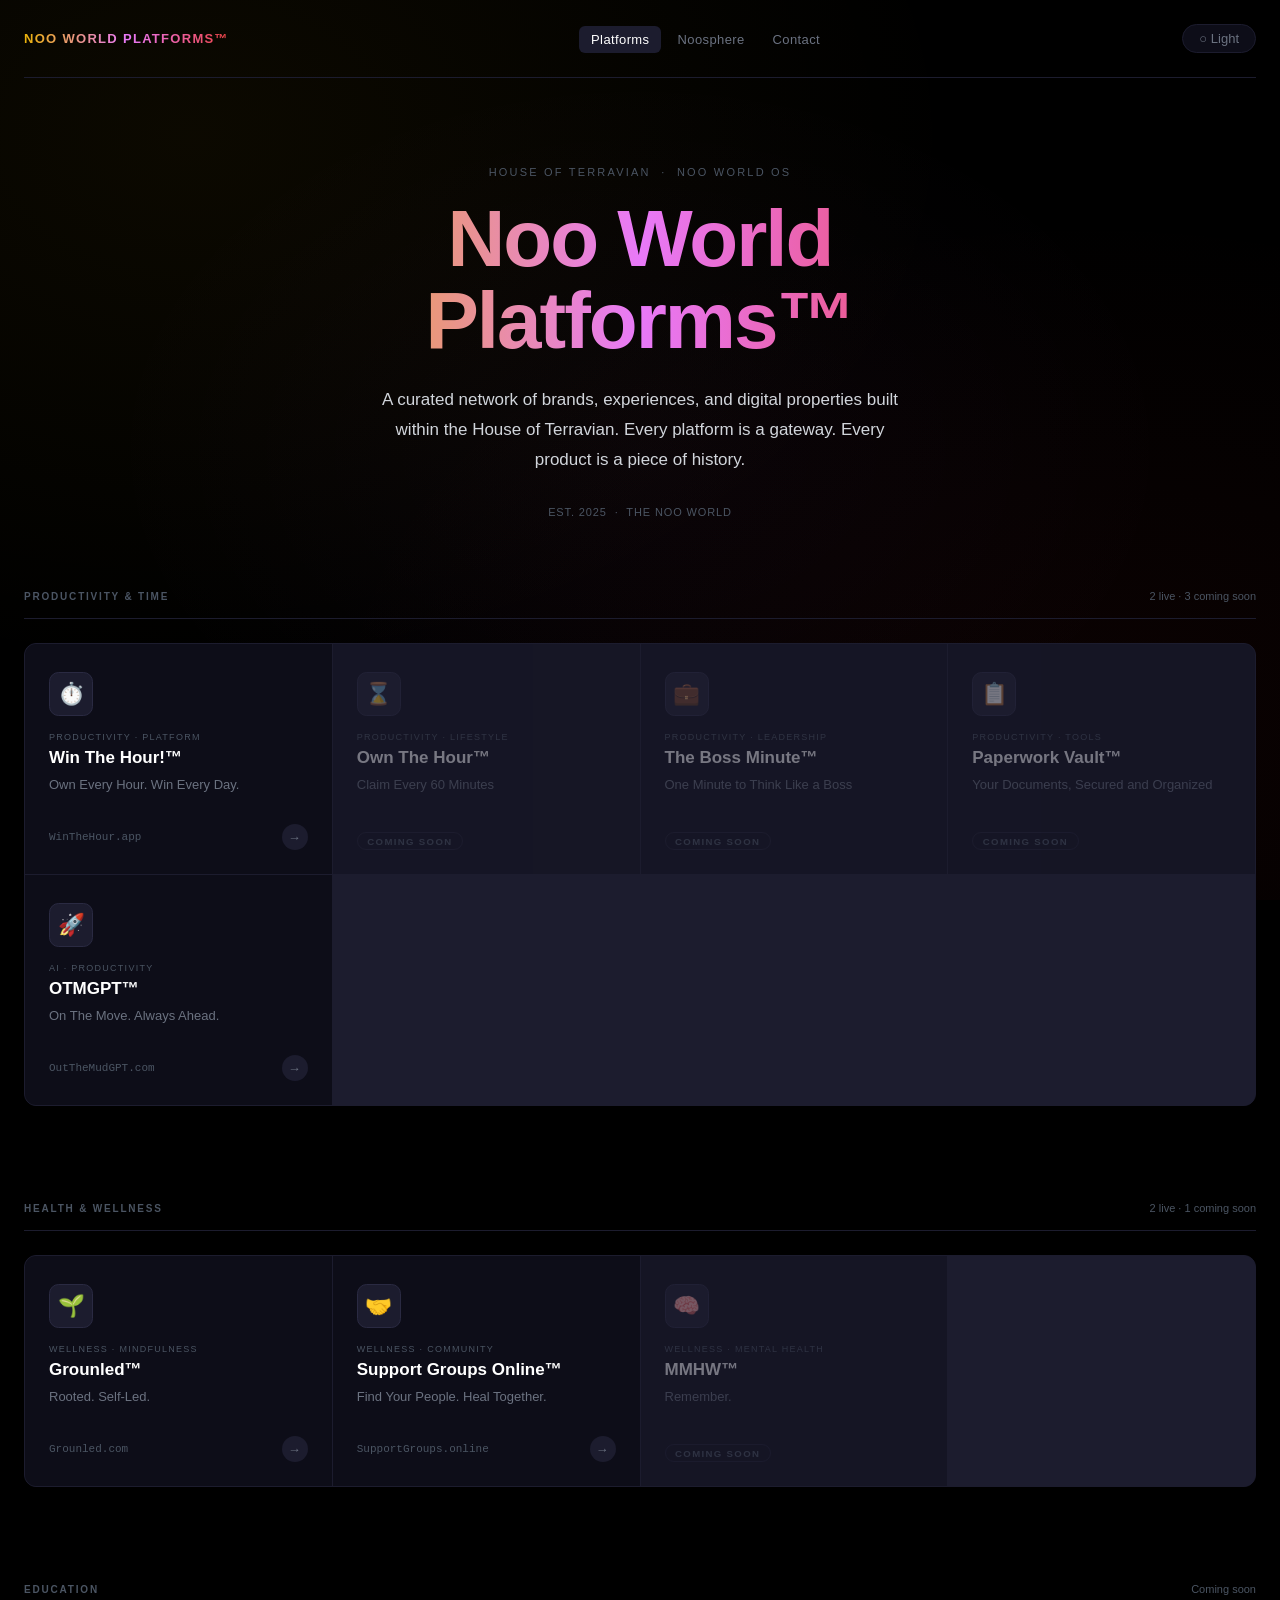
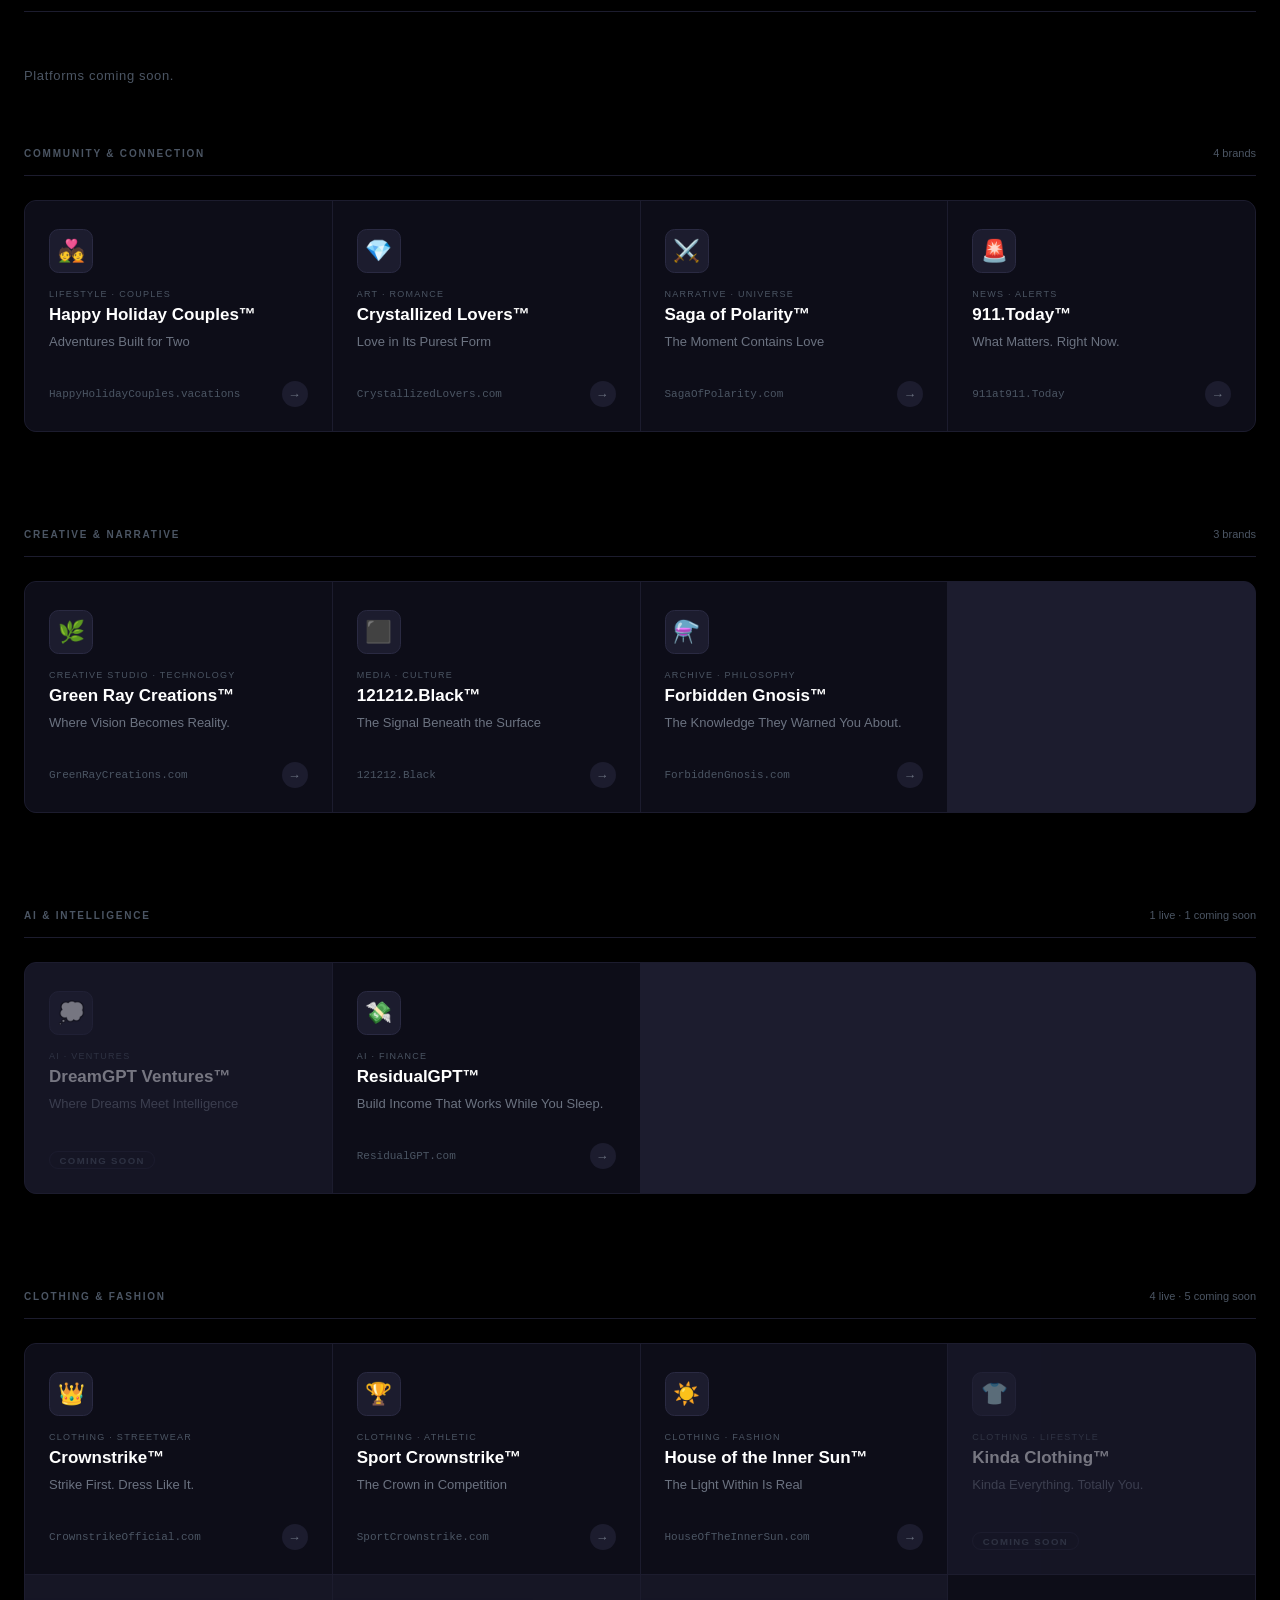
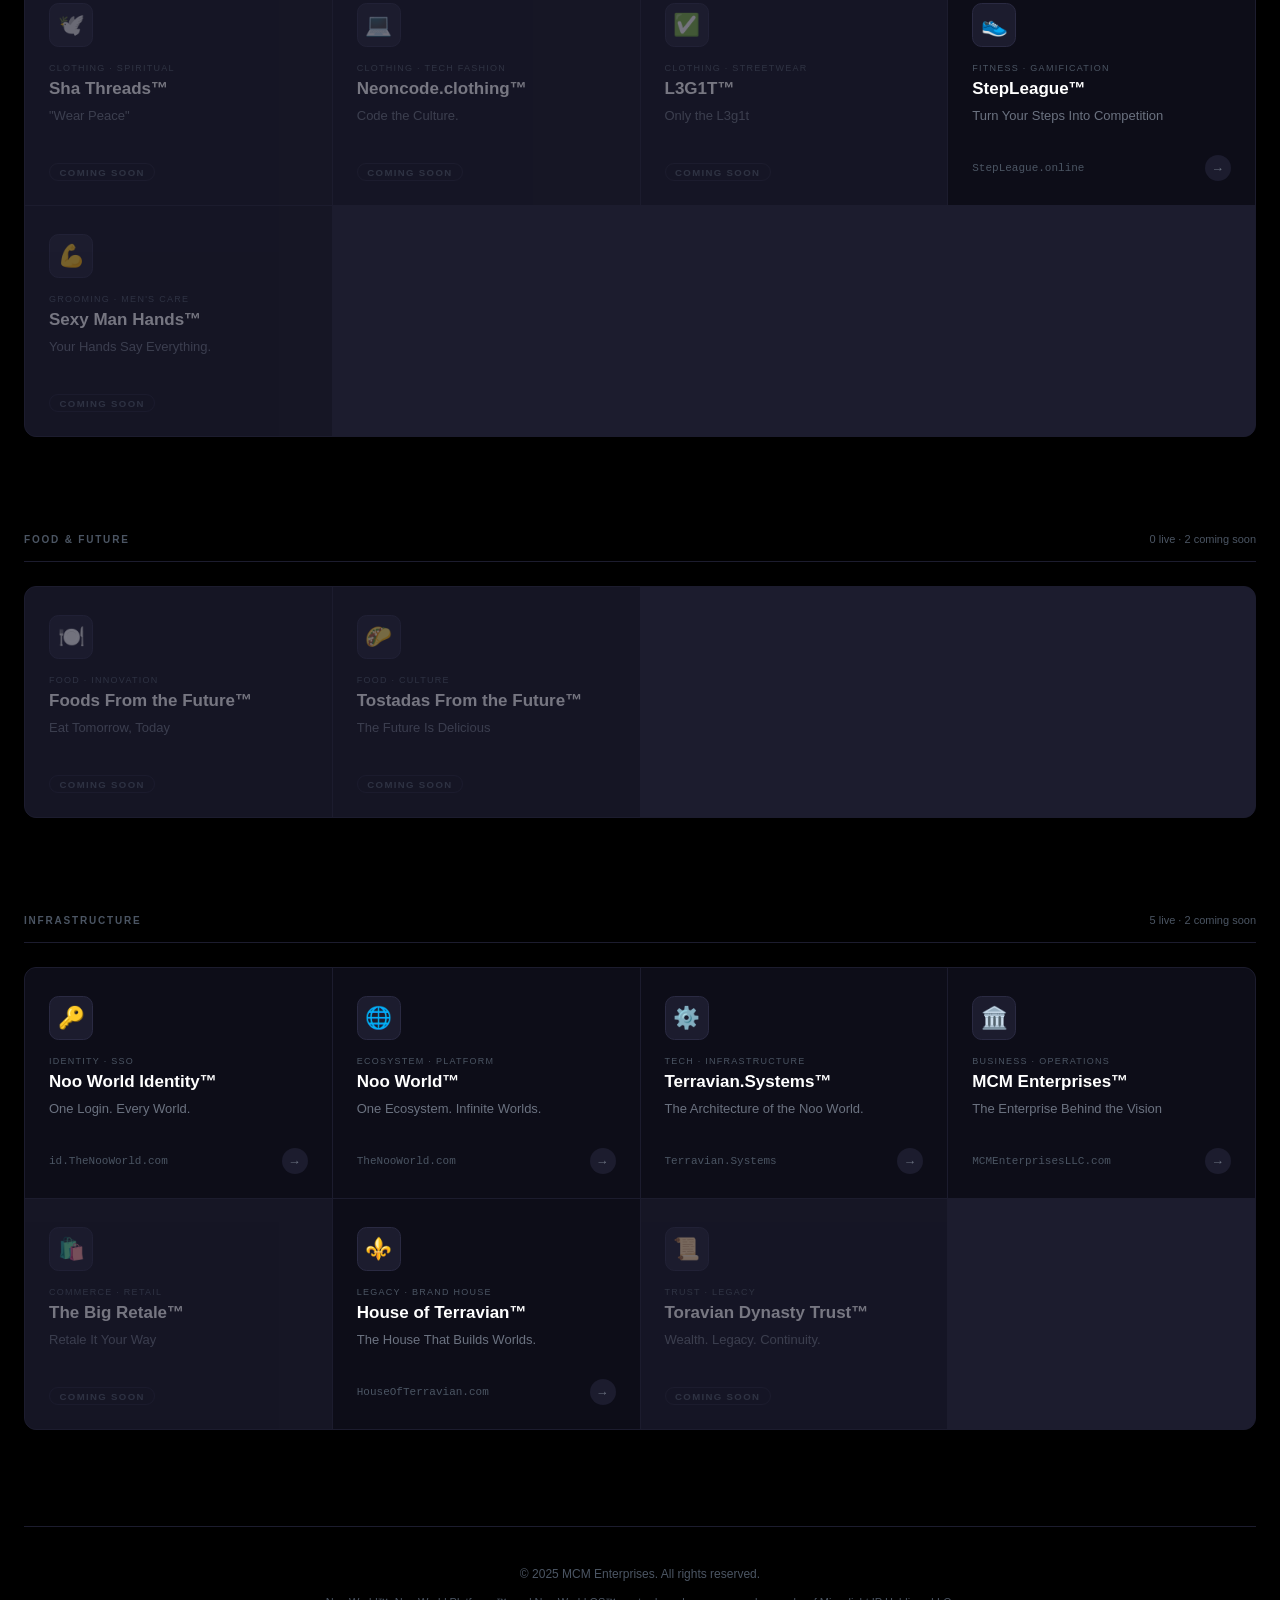
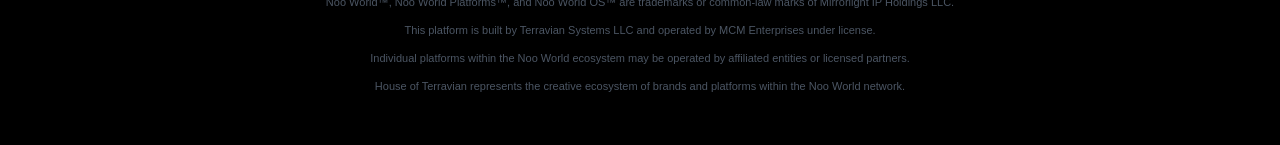
==== commit 0f8bf519: "Set Neoncode.clothing™ to coming-soon" ====
--- a/index.html
+++ b/index.html
@@ -407,14 +407,12 @@
           },
           {
             id: 'neoncode-clothing',
+            status: 'coming-soon',
             name: 'Neoncode.clothing™',
             tagline: 'Code the Culture.',
             category: 'Clothing · Tech Fashion',
             icon: '💻',
             accent: 'linear-gradient(to right, #0ea5e9, #a855f7)',
-            domains: [{ label: 'Neoncode.clothing', href: 'https://neoncode.clothing' }],
-            manifesto: `The digital and physical worlds are no longer separate — and Neoncode.clothing™ was built in the space where they collide. Inspired by the language of code, the glow of screens at midnight, and the subcultures that built the internet, Neoncode is for the ones who live online and dress like it.\n\nTech-forward aesthetics. Cryptic design language. Drops that function like software releases. This is streetwear for the networked generation.`,
-            collectors: { name: 'Neoncode.clothing™ — v1.0 Drop Edition', href: '#' },
           },
           {
             id: 'l3g1t',
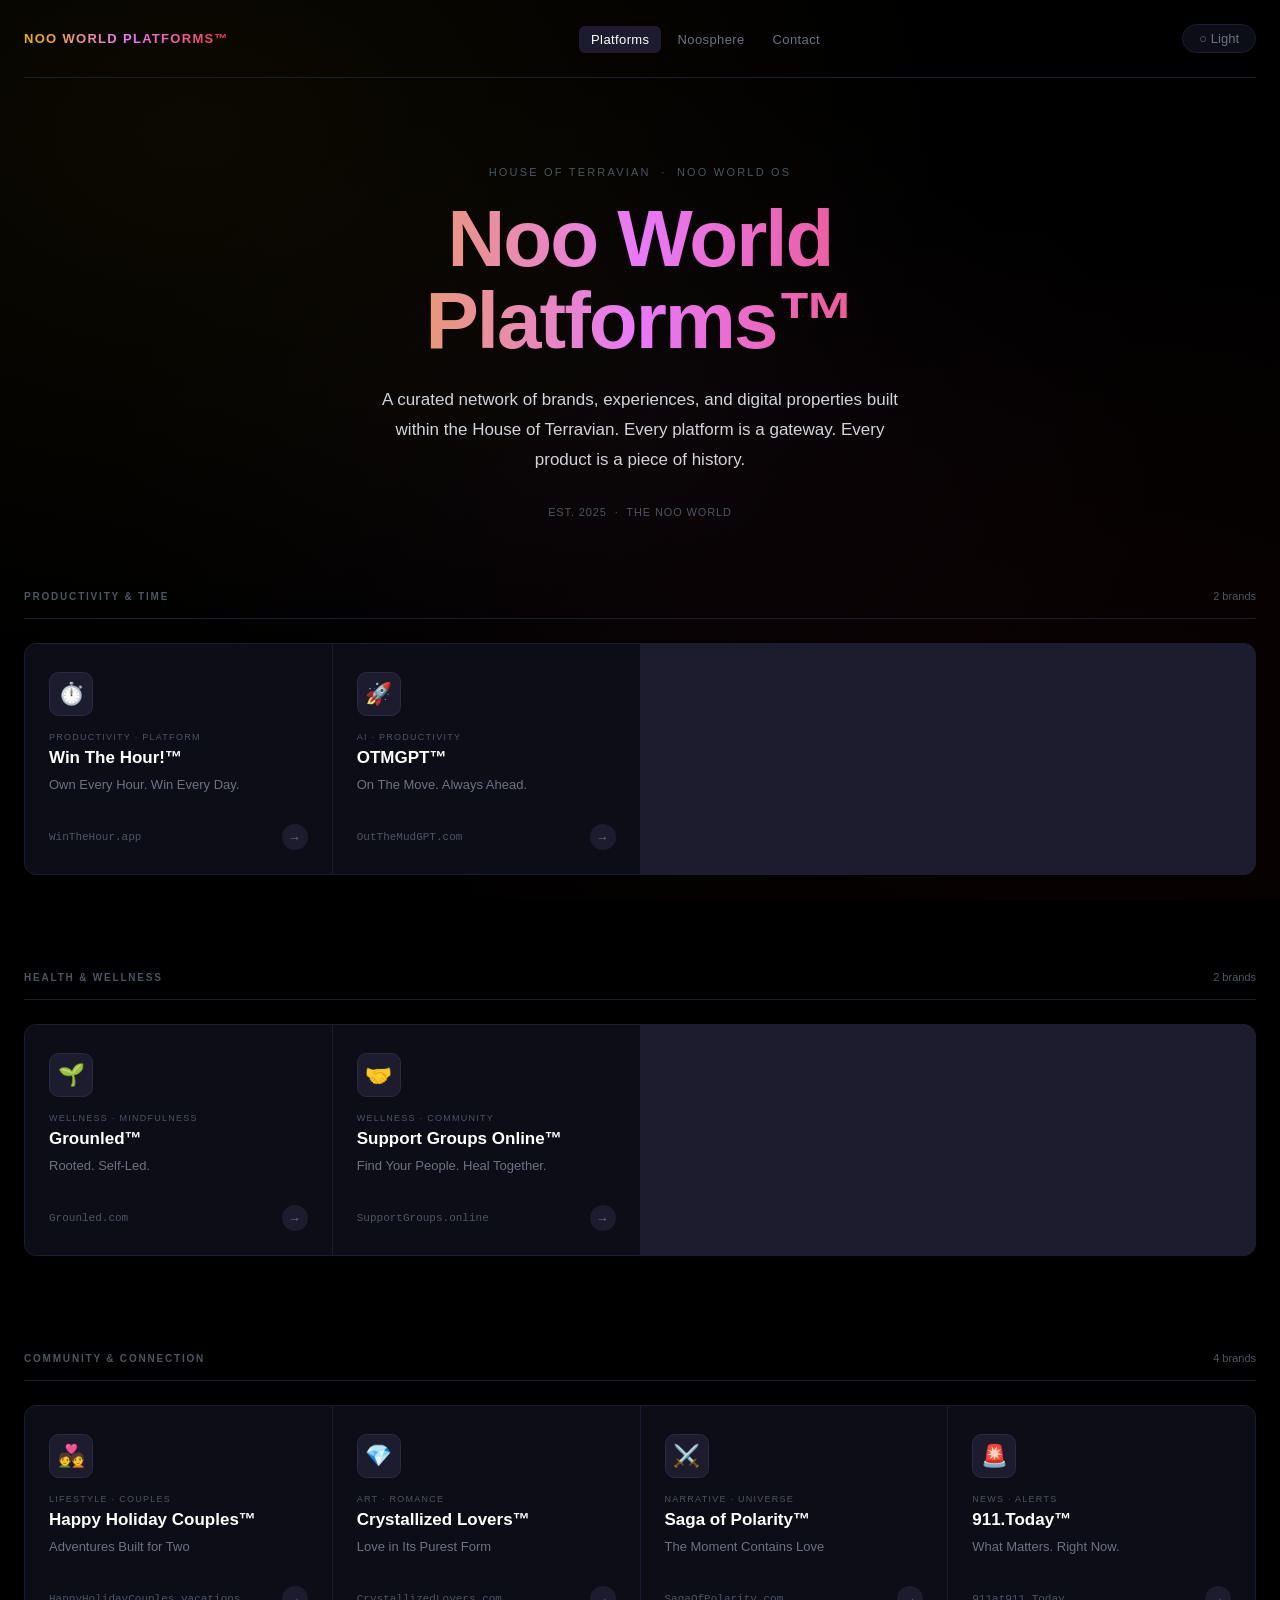
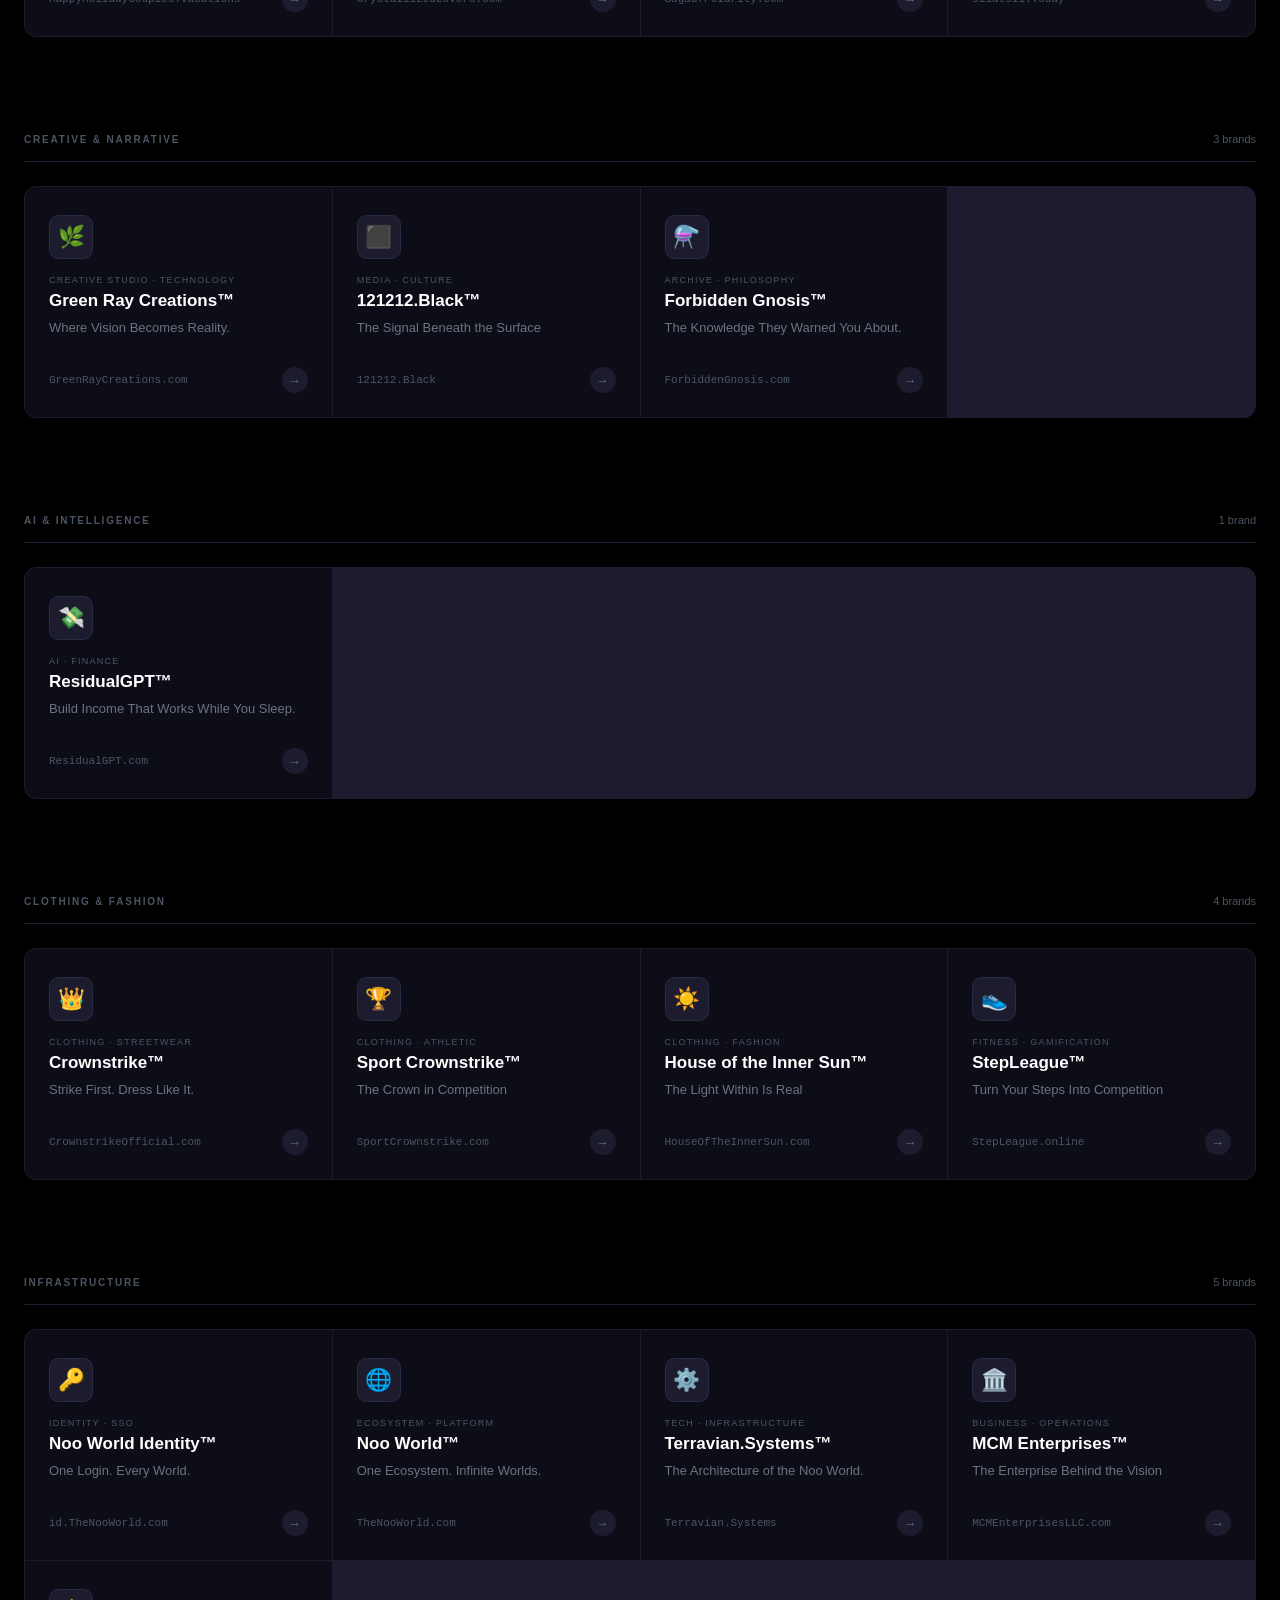
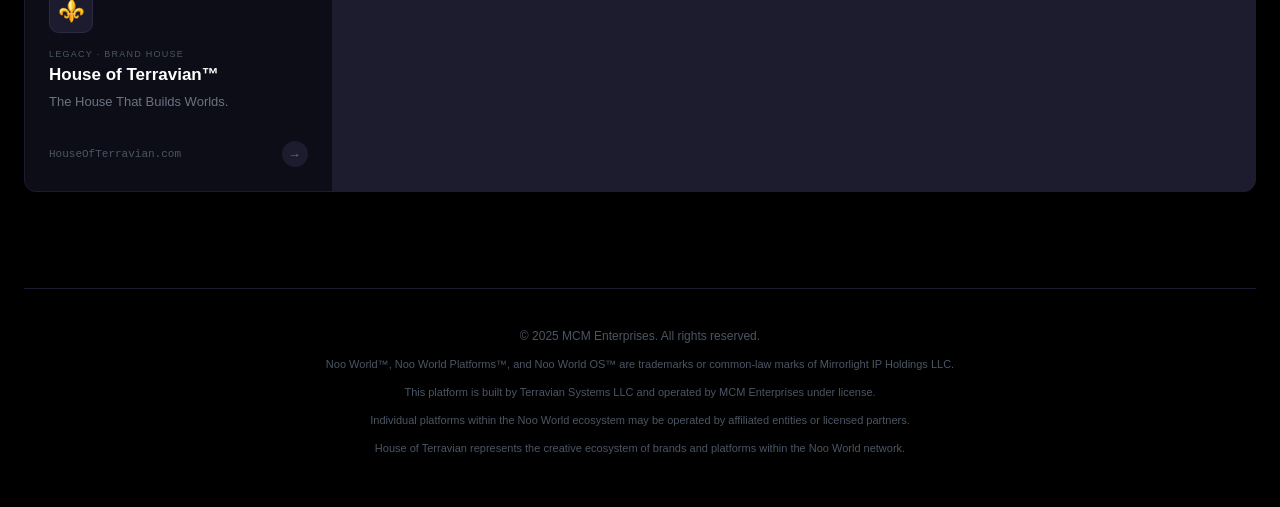
==== commit d10c251a: "Remove coming-soon tiles and empty sections from grid" ====
--- a/index.html
+++ b/index.html
@@ -561,14 +561,12 @@
     const sectionsEl = document.getElementById('sections');
 
     SECTIONS.forEach(section => {
-      const live  = section.items.filter(i => i.status !== 'coming-soon').length;
-      const cs    = section.items.filter(i => i.status === 'coming-soon').length;
-      const total = section.items.length;
-      const metaText = total === 0
-        ? 'Coming soon'
-        : cs > 0
-          ? `${live} live · ${cs} coming soon`
-          : `${live} brand${live !== 1 ? 's' : ''}`;
+      const liveItems = section.items.filter(i => i.status !== 'coming-soon');
+      const live = liveItems.length;
+
+      if (live === 0) return;
+
+      const metaText = `${live} brand${live !== 1 ? 's' : ''}`;
 
       const bar = document.createElement('div');
       bar.className = 'section-bar';
@@ -578,19 +576,11 @@
       `;
       sectionsEl.appendChild(bar);
 
-      if (total === 0) {
-        const empty = document.createElement('p');
-        empty.className = 'section-empty';
-        empty.textContent = 'Platforms coming soon.';
-        sectionsEl.appendChild(empty);
-        return;
-      }
-
       const grid = document.createElement('div');
       grid.className = 'grid';
 
-      section.items.forEach(p => {
-        const isCS = p.status === 'coming-soon';
+      liveItems.forEach(p => {
+        const isCS = false;
         const tile = document.createElement('div');
         tile.className = 'tile' + (isCS ? ' tile--cs' : '');
         tile.style.setProperty('--tile-accent', p.accent);
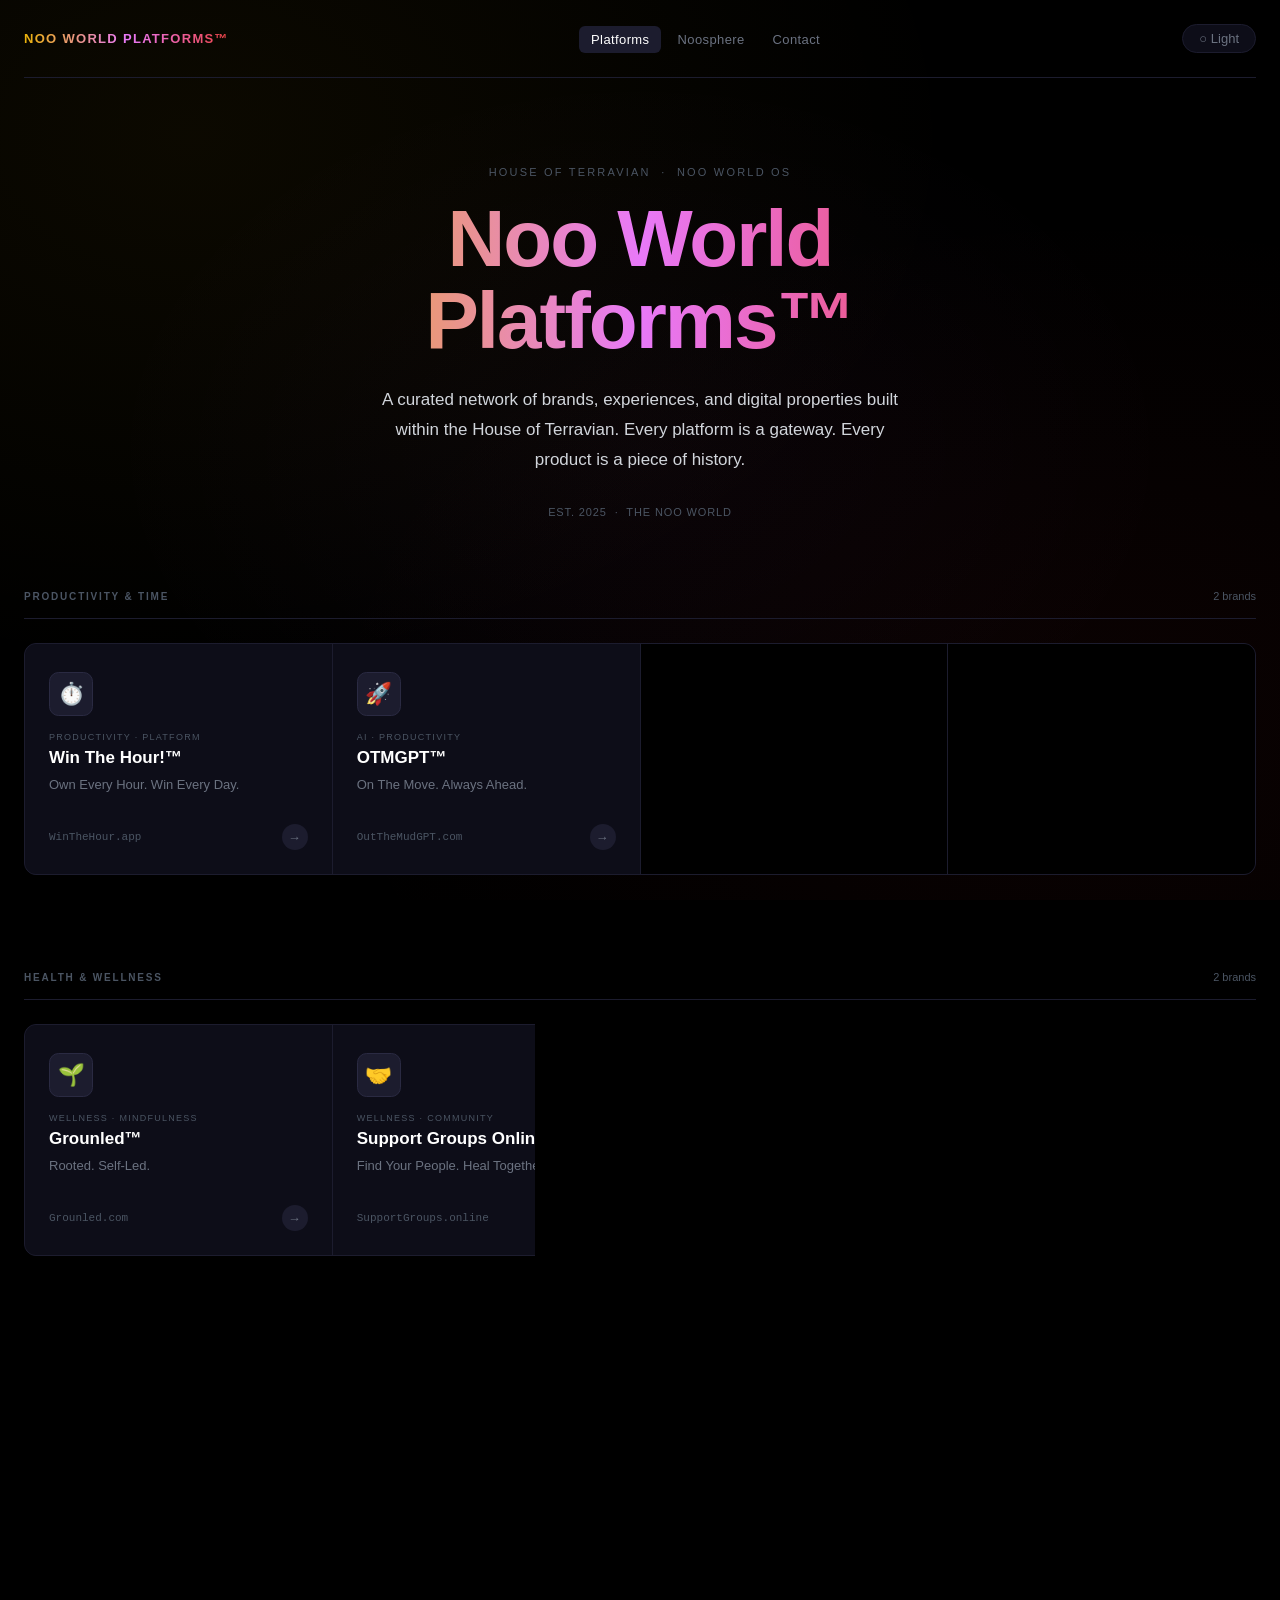
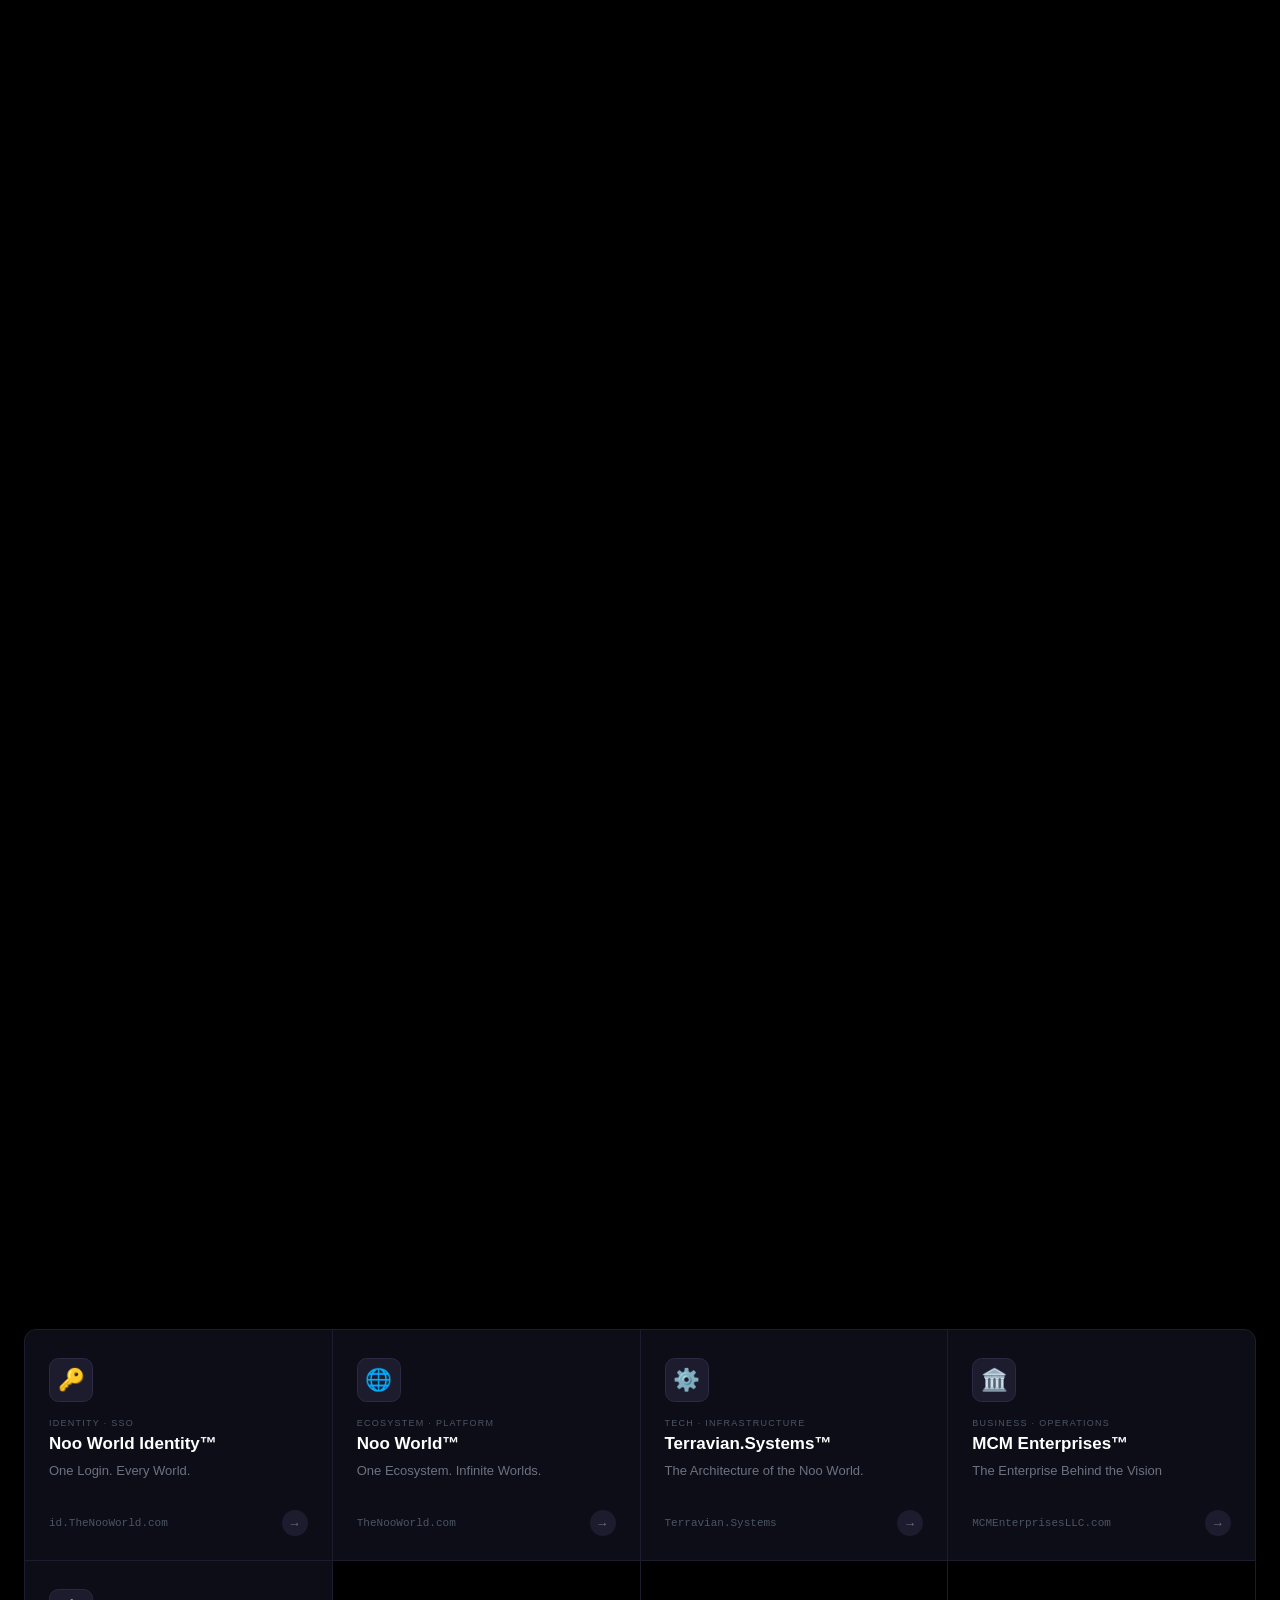
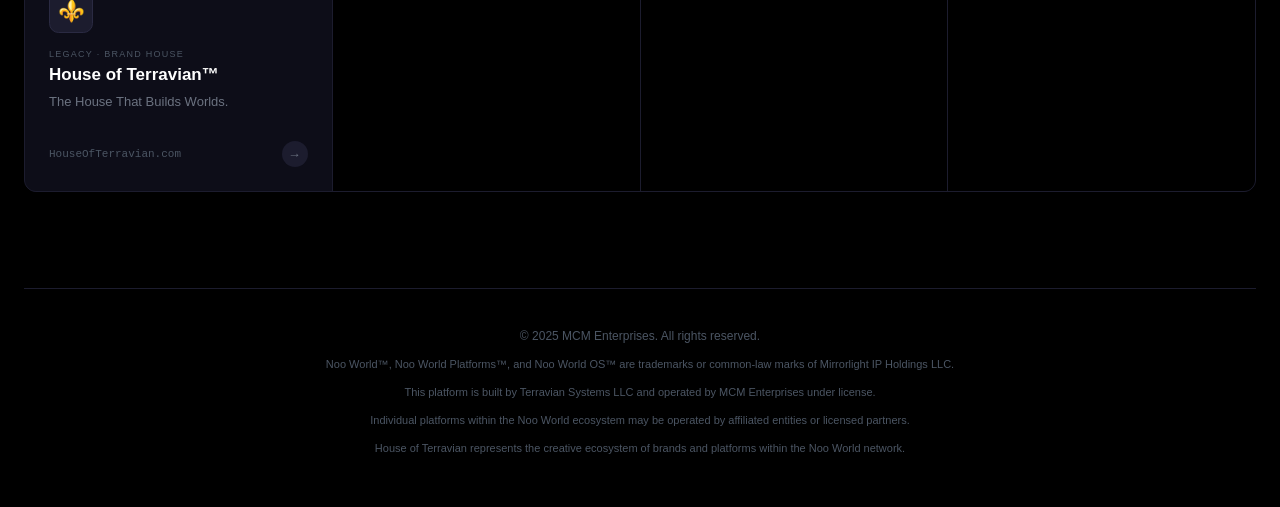
==== commit bfc61500: "Replace empty gray grid slots with invisible spacers" ====
--- a/index.html
+++ b/index.html
@@ -580,15 +580,12 @@
       grid.className = 'grid';
 
       liveItems.forEach(p => {
-        const isCS = false;
         const tile = document.createElement('div');
-        tile.className = 'tile' + (isCS ? ' tile--cs' : '');
+        tile.className = 'tile';
         tile.style.setProperty('--tile-accent', p.accent);
-        if (!isCS) {
-          tile.setAttribute('tabindex', '0');
-          tile.setAttribute('role', 'button');
-          tile.setAttribute('aria-label', `Open ${p.name}`);
-        }
+        tile.setAttribute('tabindex', '0');
+        tile.setAttribute('role', 'button');
+        tile.setAttribute('aria-label', `Open ${p.name}`);
         tile.innerHTML = `
           <div class="tile-icon">${p.icon}</div>
           <div>
@@ -597,20 +594,26 @@
             <p class="tile-tagline">${p.tagline}</p>
           </div>
           <div class="tile-foot">
-            ${isCS
-              ? `<span class="tile-cs-badge">Coming Soon</span>`
-              : `<span class="tile-domain">${p.domains[0].label}</span><span class="tile-arrow">&#8594;</span>`
-            }
+            <span class="tile-domain">${p.domains[0].label}</span><span class="tile-arrow">&#8594;</span>
           </div>
         `;
-        if (!isCS) {
-          tile.addEventListener('click', () => openModal(p));
-          tile.addEventListener('keydown', e => {
-            if (e.key === 'Enter' || e.key === ' ') { e.preventDefault(); openModal(p); }
-          });
-        }
+        tile.addEventListener('click', () => openModal(p));
+        tile.addEventListener('keydown', e => {
+          if (e.key === 'Enter' || e.key === ' ') { e.preventDefault(); openModal(p); }
+        });
         grid.appendChild(tile);
       });
+
+      // Fill remaining columns in last row with invisible spacers
+      const cols = 4;
+      const remainder = liveItems.length % cols;
+      if (remainder !== 0) {
+        for (let i = 0; i < cols - remainder; i++) {
+          const spacer = document.createElement('div');
+          spacer.style.background = 'var(--bg)';
+          grid.appendChild(spacer);
+        }
+      }
 
       sectionsEl.appendChild(grid);
     });
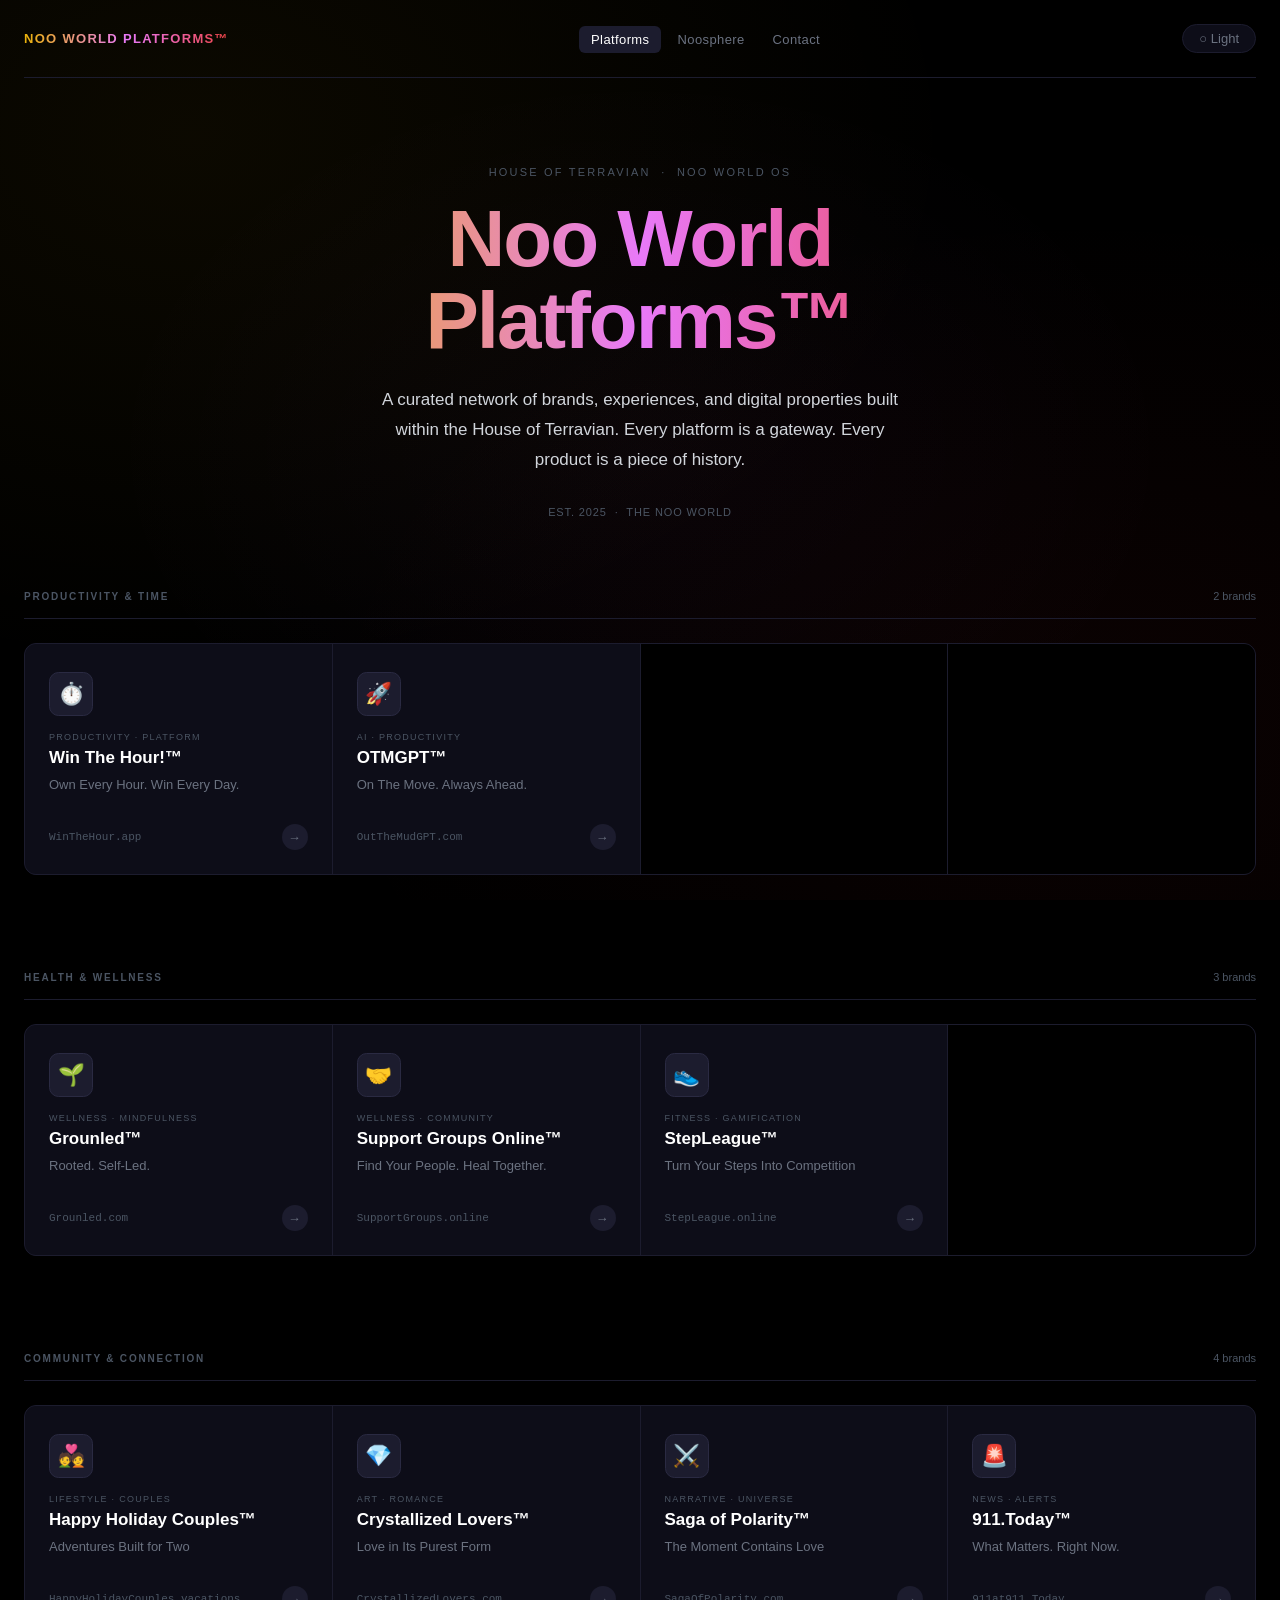
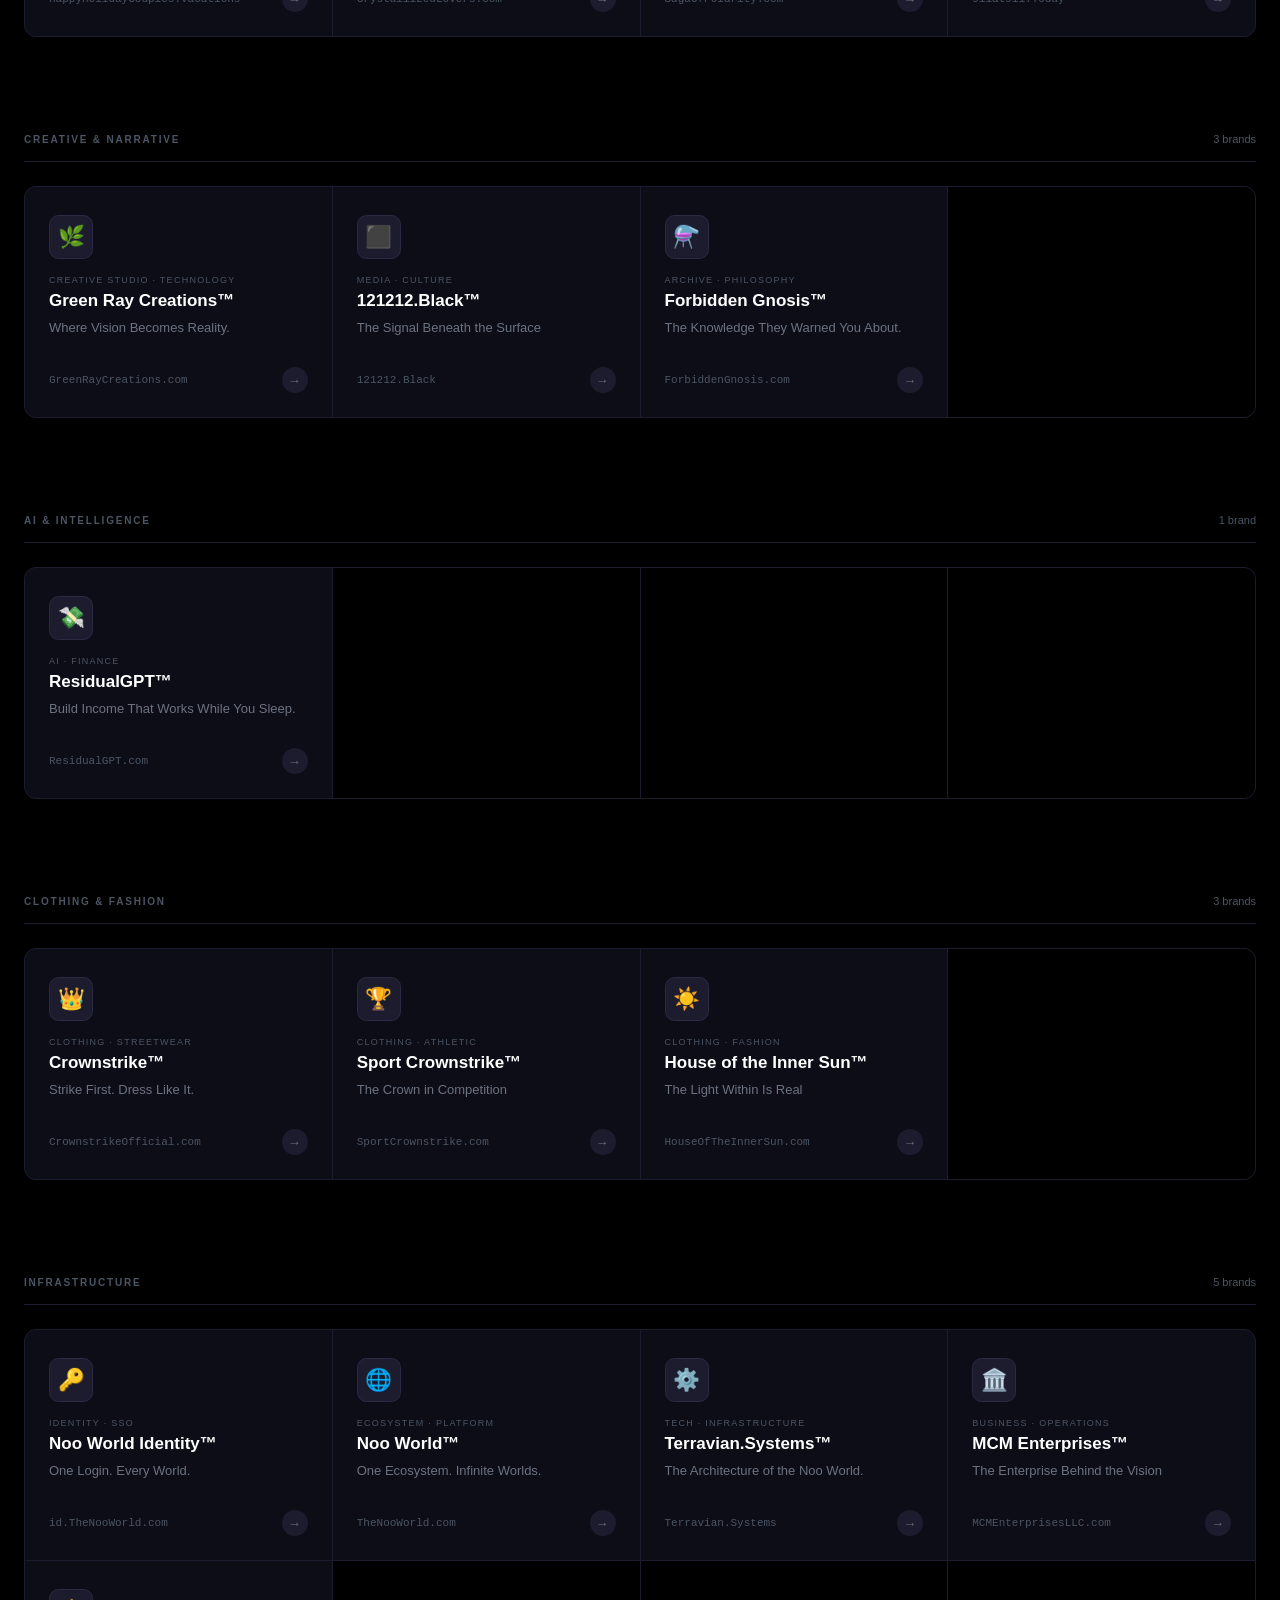
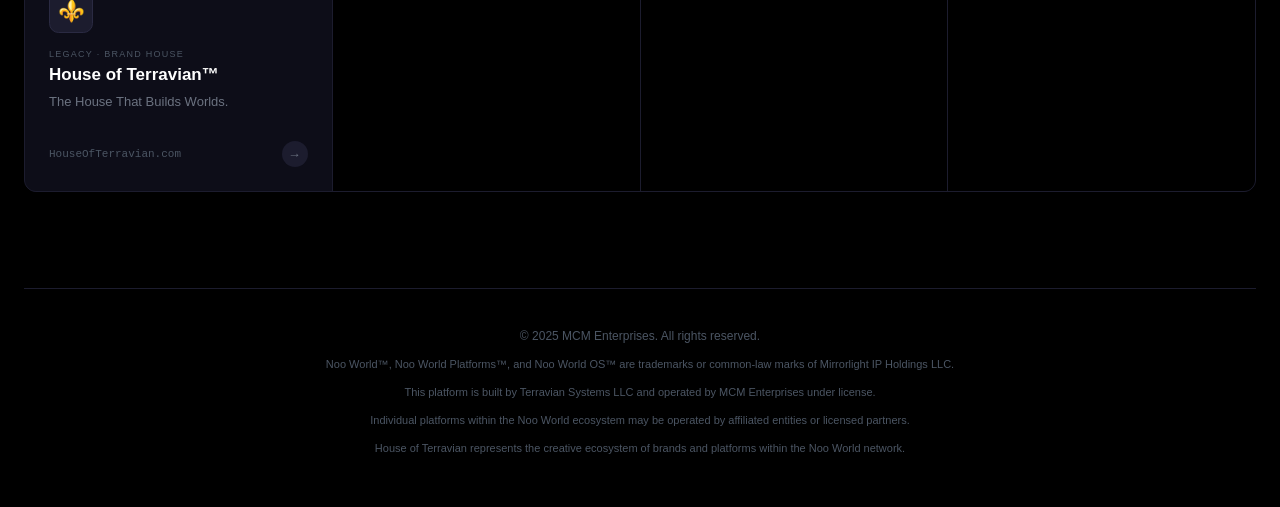
==== commit ba9e6cae: "Move StepLeague™ from Clothing & Fashion to Health & Wellness" ====
--- a/index.html
+++ b/index.html
@@ -200,6 +200,17 @@
             collectors: { name: 'Support Groups Online™ — Founding Member Edition', href: '#' },
           },
           {
+            id: 'step-league',
+            name: 'StepLeague™',
+            tagline: 'Turn Your Steps Into Competition',
+            category: 'Fitness · Gamification',
+            icon: '👟',
+            accent: 'linear-gradient(to right, #1d4ed8, #22c55e)',
+            domains: [{ label: 'StepLeague.online', href: 'https://stepleague.online' }],
+            manifesto: `Walking is the most democratic form of exercise on the planet — but nobody told it to be competitive. StepLeague™ turns your daily steps into a global sport.\n\nJoin monthly leagues. Compete on live leaderboards. Stay accountable with a community that moves when you move. $10/month. No gym required. No excuses accepted.\n\nThis is fitness gamified — and once you're in the league, getting off the couch becomes a competitive disadvantage.`,
+            collectors: { name: 'StepLeague™ — Season One Edition', href: '#' },
+          },
+          {
             id: 'mmhw',
             status: 'coming-soon',
             name: 'MMHW™',
@@ -422,17 +433,6 @@
             category: 'Clothing · Streetwear',
             icon: '✅',
             accent: 'linear-gradient(to right, #15803d, #eab308)',
-          },
-          {
-            id: 'step-league',
-            name: 'StepLeague™',
-            tagline: 'Turn Your Steps Into Competition',
-            category: 'Fitness · Gamification',
-            icon: '👟',
-            accent: 'linear-gradient(to right, #1d4ed8, #22c55e)',
-            domains: [{ label: 'StepLeague.online', href: 'https://stepleague.online' }],
-            manifesto: `Walking is the most democratic form of exercise on the planet — but nobody told it to be competitive. StepLeague™ turns your daily steps into a global sport.\n\nJoin monthly leagues. Compete on live leaderboards. Stay accountable with a community that moves when you move. $10/month. No gym required. No excuses accepted.\n\nThis is fitness gamified — and once you're in the league, getting off the couch becomes a competitive disadvantage.`,
-            collectors: { name: 'StepLeague™ — Season One Edition', href: '#' },
           },
           {
             id: 'sexy-man-hands',
